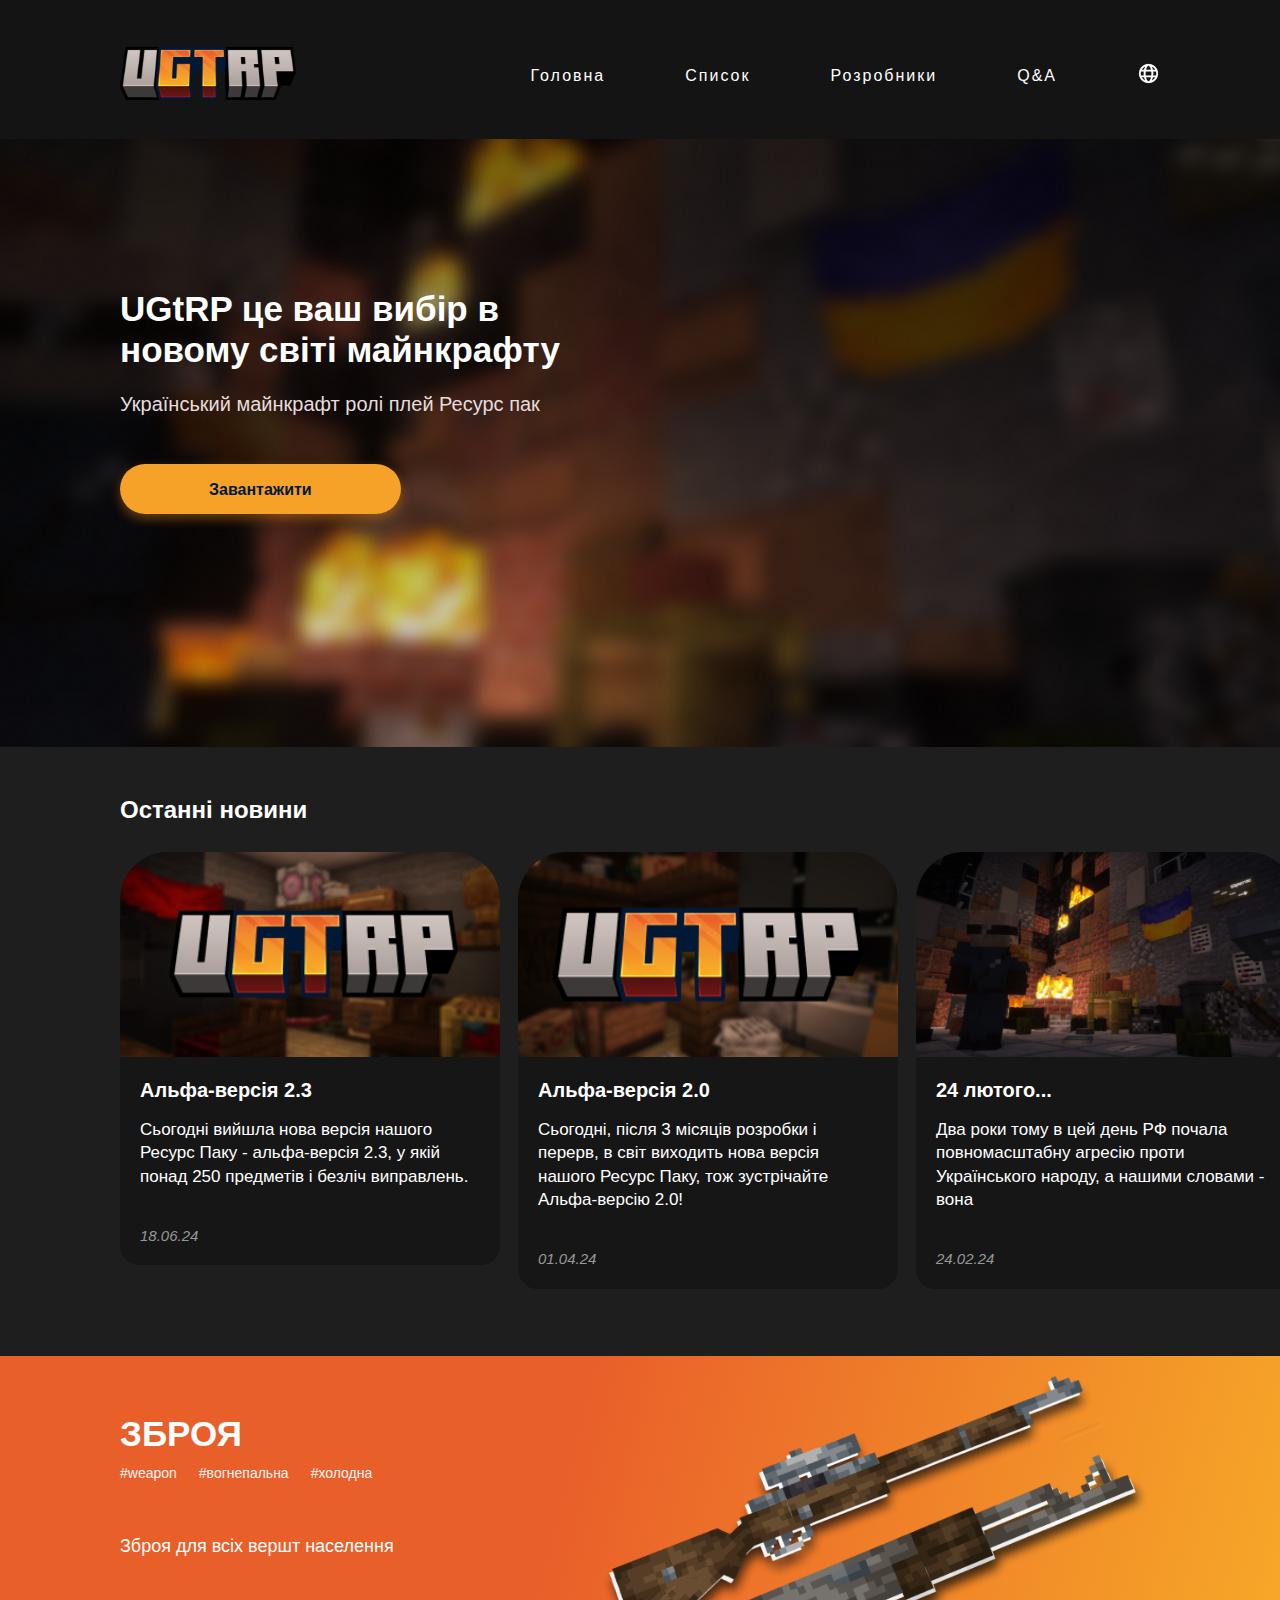
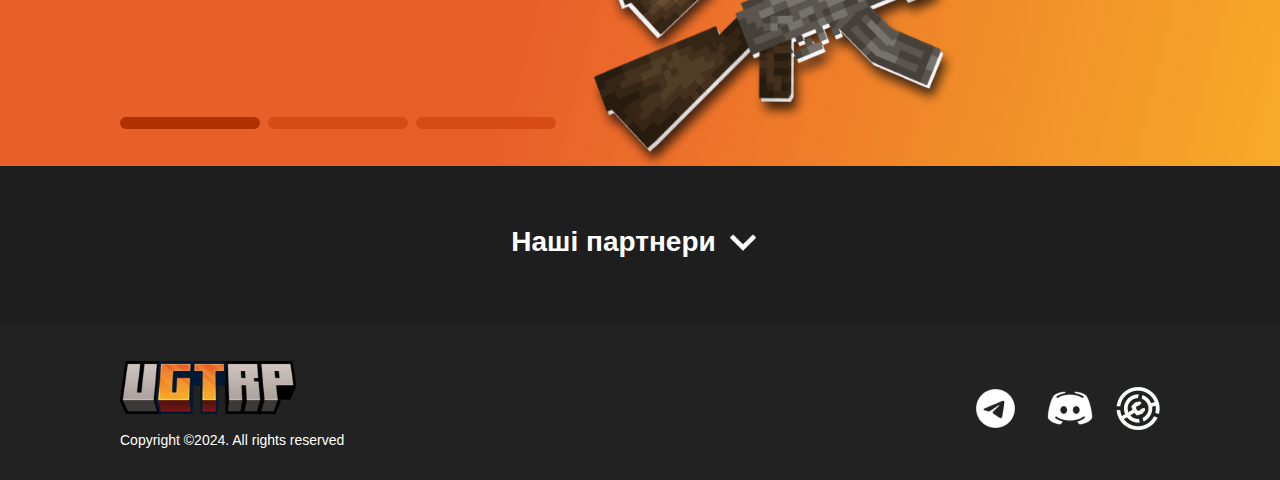
==== index.html @ 09123c69 "up" ====
<!DOCTYPE html>
<html lang="en">
<head>
    <meta charset="UTF-8">
    <meta name="viewport" content="width=device-width, initial-scale=1.0">
    <link rel="stylesheet" href="css/normalize.css">
    <link rel="stylesheet" href="css/style.css">
    <link rel="stylesheet" href="css/responsive.css">
    <link rel="stylesheet" href="https://cdn.jsdelivr.net/npm/swiper@11/swiper-bundle.min.css"
/>
    <title>UGtRP</title>
</head>
<body>
    <header>
        <div class="layout_container">
            <div class="layout_header" id="header">
                <a href=""><img src="img/logo.svg" alt="logo"></a>
                <nav class="nav">
                    <input id="menu__toggle" type="checkbox" />
                    <label class="menu__btn" for="menu__toggle">
                        <span></span>
                    </label>
                    <ul class="menu__box">
                        <li class="menu__item first-item"><a href="index.html">Головна</a></li>
                        <li class="menu__item"><a href="https://drive.google.com/file/d/1dVPTbiAqyN2O4CrRArJ0OWlYJ0MXPY4D/view?usp=sharing">Список</a></li>
                        <li class="menu__item"><a href="">Розробники</a></li>
                        <li class="menu__item"><a href="index_q&a.html">Q&A</a></li>
                        <li class="menu__item">
                            <div class="dropdown">
                                <img src="img/icon-lang.png" alt="icon-lang" id="dropdownImg" class="mainmenubtn">
                                <div class="dropdown-child">
                                    <a href="index_en.html" class="top-a">English</a>
                                    <a href="index.html">Deutsch</a>
                                    <a href="">Українська</a>
                                </div>
                              </div>
                        </li>
                    </ul>
                </nav>
            </div> 
           
        </div>
    </header>
    <main>
        <div class="welcome-block">
            <div class="layout_container">
                <h1>UGtRP це ваш вибір в новому світі майнкрафту</h1>
                <h3>Український майнкрафт ролi плей Ресурс пак</h3>
                <a href="https://modrinth.com/resourcepack/ugtrp/versions" class="button-download">Завантажити</a>
            </div>
            
        </div>
        <div class="layout_container">
            <div class="text">
                <a href="" class="news-text">
                    Останні новини
                </a>
            </div>
        </div>
        <div class="container-swiper">
            <div class="swiper mySwiper swiper-container">
                <div class="news swiper-wrapper">
                    <div class="swiper-slide">
                        
                        
                        <a href="">
                            <div class="news-4 news-main">
                                <div class="news-4-top news-top-main">
                                </div>
                                <div class="news-4-bottom news-bottom-main">
                                    <h3>Альфа-версія 2.3</h3>
                                    <p>Сьогодні вийшла нова версія нашого Ресурс Паку - альфа-версія 2.3, у якій понад 250 предметів і безліч виправлень. </p>
                                    <p class="date">18.06.24</p>
                                </div>
                            </div>
                        </a>
                    
                    
                    </div>

                    <div class="swiper-slide">
                                <a href="">
                                    <div class="news-3 news-main">
                                        <div class="news-3-top news-top-main">
                                        </div>
                                        <div class="news-3-bottom news-bottom-main">
                                            <h3>Альфа-версія 2.0</h3>
                                            <p>Сьогодні, після 3 місяців розробки і перерв, в світ виходить нова версія нашого Ресурс Паку, тож зустрічайте Альфа-версію 2.0!</p>
                                            <p class="date">01.04.24</p>
                                        </div>
                                    </div>
                                </a>
                    </div>
                    <div class="swiper-slide">
                            <a href="">
                                <div class="news-2 news-main">
                                    <div class="news-2-top news-top-main">
                                    </div>
                                    <div class="news-2-bottom news-bottom-main">
                                        <h3>24 лютого...</h3>
                                        <p>Два роки тому в цей день РФ почала повномасштабну агресію проти Українського народу, а нашими словами - вона  </p>
                                        <p class="date">24.02.24</p>
                                    </div>
                                </div>
                            </a>
                        
                    </div>
                    
                    <div class="swiper-slide">
                            <a href="">
                                <div class="news-1 news-main">
                                    <div class="news-1-top news-top-main">
                                    </div>
                                    <div class="news-1-bottom news-bottom-main">
                                        <h3>Пам'ятаємо героїв Небесної Сотні</h3>
                                        <p>В цей день 20-го лютого у 2014 році на Майдані Незалежності відкрили вогонь по протестуючим. </p>
                                        <p class="date">20.02.24</p>
                                    </div>
                                </div>
                            </a>
                        
                        
                    </div>
                </div>
            </div>
        </div>   
            
        <div class="desc_block_guns">
            <div class="layout_container">
                <div class="wrapper">
                    <div class="desc-text">
                        <h1>ЗБРОЯ</h1>
                        <ul>
                            <li>#weapon</li>
                            <li>#вогнепальна</li>
                            <li>#холодна</li>
                        </ul>
                        <p>Зброя для всіх вершт населення</p>
                        <ul class="buttons">
                            <li><button type="button" class="b-active" id="b-1"></button></li>
                            <li><button type="button" class="b-notactive" id="b-2"></button></li>
                            <li><button type="button" class="b-notactive" id="b-3"></button></li>
                        </ul>
                    </div>
                    <div class="img-guns">
                        <img src="img/guns.png" alt="">
                    </div>
                </div>
            </div>
        </div>
        <div class="desc_block_furniture hide">
            <div class="layout_container">
                <div class="wrapper">
                    <div class="desc-text">
                        <h1>ДЕКОР</h1>
                        <ul>
                            <li>#furniture</li>
                            <li>#декор</li>
                            <li>#меблі</li>
                            <li>#предмети</li>
                        </ul>
                        <p>Онови свій будинок по новому</p>
                        <ul class="buttons">
                            <li><button type="button"  class="b-notactive" id="b-1"></button></li>
                            <li><button type="button" class="b-active" id="b-2"></button></li>
                            <li><button type="button" class="b-notactive" id="b-3"></button></li>
                        </ul>
                    </div>
                    <div class="img-furniture">
                        <img src="img/furniture.png" alt="">
                    </div>
                </div>
            </div>
        </div>
        <div class="desc_block_clothes hide">
            <div class="layout_container">
                <div class="wrapper">
                    <div class="desc-text">
                        <h1>ОДЯГ</h1>
                        <ul>
                            <li>#капелюхи</li>
                            <li>#аксесуари</li>
                            <li>#верхній одяг</li>
                        </ul>
                        <p>Одяг на любий смак й випадок</p>
                        <ul class="buttons">
                            <li><button type="button"  class="b-notactive" id="b-1"></button></li>
                            <li><button type="button" class="b-notactive" id="b-2"></button></li>
                            <li><button type="button" class="b-active" id="b-3"></button></li>
                        </ul>
                    </div>
                    <div class="img-clothes">
                        <img src="img/clothes.png" alt="">
                    </div>
                </div>
            </div>
        </div>
        <div class="partners">
            <div class="partners-text">
                <button id="button-partners" aria-expanded="false" aria-controls="list">Наші партнери</button>
            </div>
            <div class="block-partner-1" id="list">
                <div class="layout_grid">
                    <div class="partner">
                        <img src="img/p1.png" alt="">
                        <h3>aemishki</h3>
                        <p>Стрімер, також малює хороші скіни різним людям і контентмейкерам.</p>
                        <div class="links">
                            <a href="https://t.me/aemishkiCH" class="tg">
                                Telegram
                            </a>
                            <a href="https://www.youtube.com/@aemishki/featured" class="yt">
                                YouTube
                            </a>    
                        </div>
                    </div>
                    
                    <div class="partner">
                        <img src="img/p2.png" alt="">
                        <h3>Danisimo</h3>
                        <p>Ютубер-УМК діяч, його контент пов'язаний на різні теми від ліжковійн до серверів, і також редактор в телеграм каналах по новинах майнкрафту.</p>
                        <div class="links">
                            <a href="https://t.me/danilkriper2006" class="tg">
                                Telegram
                            </a>
                            <a href="https://www.youtube.com/@danisimo.kriper.66/featured" class="yt">
                                YouTube
                            </a>    
                        </div>
                    </div>
        
                    <div class="partner">
                        <img src="img/p3.png" alt="">
                        <h3>Prilair</h3>
                        <p>Ютубер, в нього на каналі виходять відео високої якості з анімаціями, є хорошим аніматором в Блендері по майнерафту.</p>
                        <div class="links">
                            <a href="https://t.me/prilair" class="tg">
                                Telegram
                            </a>
                            <a href="https://www.youtube.com/@prilair/featured" class="yt">
                                YouTube
                            </a>    
                        </div>
                    </div>
                </div>
                <div class="layout_container">
                    <div class="switch-block">
                        <button class="block-1" id="block-1"></button>
                        <button class="block-2" id="block-2"></button>
                    </div>
                </div>
            </div>
            <div class="block-partner-2">
                <div class="layout_grid">
                    <div class="partner">
                        <img src="img/p4.png" alt="">
                        <h3>kxsan</h3>
                        <p>Редактор в телеграм каналах по майнкрафт контенту, і по новинах по ньому.</p>
                        <div class="links">
                            <a href="https://t.me/pandagreatua" class="tg">
                                Telegram
                            </a>
                            <a href="https://www.youtube.com/@kXshan/featured" class="yt">
                                YouTube
                            </a>    
                        </div>
                    </div>
                    
                    <div class="partner">
                        <img src="img/p5.png" alt="">
                        <h3>Eyeland</h3>
                        <p>Маленький приватний ванільний РП проєкт.</p>
                        <div class="links">
                            <a href="https://discord.gg/6773e8eJYh" class="ds">
                                Discord
                            </a>
                        </div>
                    </div>
                </div>
                <div class="layout_container">
                    <div class="switch-block">
                        <button class="block-1-2" id="block-1-2"></button>
                        <button class="block-2-2" id="block-2-2"></button>
                    </div>
                </div>
            </div>
        </div>
        
            
    </main>
        <footer>
            
                <div class="left-block-foot">
                    <img src="img/logo.svg" alt="">
                    <p>Copyright ©2024. All rights reserved</p>
                </div>
                <div class="right-block-foot">
                    <ul>
                        <li><a href="https://t.me/UGtRP_t"><img src="img/tg.png" alt="" class="foot-tg"></a></li>
                        <li><a href="https://discord.com/invite/fRFYJDzcJm"><img src="img/ds.png" alt="" class="foot-ds"></a></li>
                        <li><a href="https://modrinth.com/resourcepack/ugtrp"><img src="img/md.png" alt="" class="foot-mr"></a></li>
                    </ul>
                </div>
        
            
        </footer>
    <script src="js/script.js"></script>
    <script src="https://cdn.jsdelivr.net/npm/swiper@11/swiper-bundle.min.js"></script>
    <script>
        let n = 0
        if (window.innerWidth >= 1600) {
            n=4
            var swiper = new Swiper(".mySwiper", {
                slidesPerView: n,
                spaceBetween: 30,
                freeMode: true,
                pagination: {
                el: ".swiper-pagination",
                clickable: true,
                },
            });
        }    
        if (window.innerWidth < 1500) {
            n=3
            var swiper = new Swiper(".mySwiper", {
                slidesPerView: n,
                spaceBetween: 20,
                freeMode: true,
                pagination: {
                el: ".swiper-pagination",
                clickable: true,
                },
            });
        }    

        if (window.innerWidth <= 1400) {
            n=3
            var swiper = new Swiper(".mySwiper", {
                slidesPerView: n,
                spaceBetween: 10,
                freeMode: true,
                pagination: {
                el: ".swiper-pagination",
                clickable: true,
                },
            });
        }
        if (window.innerWidth <= 942 && window.innerWidth >= 768) {
            n=2.5
            var swiper = new Swiper(".mySwiper", {
                slidesPerView: n,
                spaceBetween: 8,
                freeMode: true,
                pagination: {
                el: ".swiper-pagination",
                clickable: true,
                },
            });
        }
        if (window.innerWidth < 768 && window.innerWidth >= 320) {
            n=1.5
            var swiper = new Swiper(".mySwiper", {
                slidesPerView: n,
                spaceBetween: 2,
                freeMode: true,
                pagination: {
                el: ".swiper-pagination",
                clickable: true,
                },
            });
        }

    
      </script>
</body>
</html>
---- css/style.css ----
:root {
    box-sizing: border-box;
    background: #1E1E1E;
    color: white;
    font-family: Arial, sans-serif;
}

*,
*:after,
*:before {
    box-sizing: inherit;
}

body {
    margin: 0;
}

.layout_container {
    /* max-width: 1360px; */
    margin: 0 120px 0 120px;
}

a {
    text-decoration: none;
    color: #ffffff;
}

ul {
    list-style: none;
}

ul, li {
    margin: 0;
    padding: 0;
}

nav {
    margin: 0;
}

body::-webkit-scrollbar {
    width: 8px;               /* width of the entire scrollbar */
  }
  
body::-webkit-scrollbar-track {
    background: #323232;        /* color of the tracking area */
}
  
body::-webkit-scrollbar-thumb {
    background-color: #525252;    /* color of the scroll thumb */
    border-radius: 15px;       /* roundness of the scroll thumb */  /* creates padding around scroll thumb */
}

nav > ul > li > a {
    font-family: Arial, sans-serif;
    font-size: 16px;
    letter-spacing: 2px;
    -webkit-transition: all 0.1s ease;;
    -moz-transition: all 0.1s ease;;
    -o-transition: all 0.1s ease;;
    transition: all 0.1s ease;
}

nav > ul > li > a:hover {
    color: #D1D1D1;
    border-bottom: 2px solid #D1D1D1;
    border-radius: 0.5px;
    font-size: 16.4px;  
}

nav > ul {
    display: flex;
    align-items: center;
    margin-right: 0px;
    margin-left: auto;
}

nav > ul > li {
    margin-top: 47px;
    display: flex;
    float: right;
}

.layout_header {
    display: flex;
    align-items: center;
}

.layout_header > a > img {
    margin-top: 47px;
}

li + li {
    margin-left : 80px;
}

nav {
    margin-right: 0px;
    margin-left: auto;
}


h1 {
    font-size: 35px;
    font-weight: 900;
    margin-top: 0;
}

.welcome-block {
    background: url("../img/background.png") no-repeat center center fixed; 
    background-size: cover;
    height: 608px;

}

.welcome-block > .layout_container > h3 {
    margin-top: 21px;
    font-size: 20px;
    font-weight: 400;
    color: #E5DCDC;
    margin-bottom: 64px;
}
.welcome-block > .layout_container {
    padding-top: 150px;
    max-width: 505px;
    padding-bottom: 0;
}
.welcome-block-en {
    background: url("../img/background.png") no-repeat center center fixed; 
    background-size: cover;
    height: 608px;

}

.welcome-block-en > .layout_container > h3 {
    margin-top: 21px;
    font-size: 20px;
    font-weight: 400;
    color: #E5DCDC;
    margin-bottom: 64px;
}
.welcome-block-en > .layout_container {
    padding-top: 150px;
    max-width: 535px;
    padding-bottom: 0;
}

.button-download {
    padding: 16.5px 89px 16.5px 89px;
    color: #021935;
    background-color: #F6A127;
    font-size: 16px;
    font-weight: 700;
    border-radius: 27px;
    box-shadow: 0px 4px 10.2px #F38B11 0.6;
    box-shadow: 0px 5px 10.2px 0px rgba(243, 139, 17, 0.4);
    -webkit-transition: all 0.3s ease;;
    -moz-transition: all 0.3s ease;;
    -o-transition: all 0.3s ease;;
    transition: all 0.3s ease;
}

.button-download-en {
    padding: 16.5px 78.5px 16.5px 78.5px;
    color: #021935;
    background-color: #F6A127;
    font-size: 16px;
    font-weight: 700;
    border-radius: 27px;
    box-shadow: 0px 4px 10.2px #F38B11 0.6;
    box-shadow: 0px 5px 10.2px 0px rgba(243, 139, 17, 0.9);
}

.welcome-block > .layout_container > a:hover {
    background-color: #F4910C;
    
}
.welcome-block-en > .layout_container > a:hover {
    background-color: #F4910C;
    
}

.news {
    margin-top: 28px;
}

.grid {
    display: flex;
    flex-wrap: wrap;
    margin-left: -15px;
    margin-right: -15px;
    padding: 0;
}

.item {
    width: 24%;
    margin-bottom: 15px;
    margin-left: 40px;
    overflow:hidden;
    
}

.item-1 {
    margin-left: 15px;
    /* padding-left: 15px; */

}

.news-top-main {
    height: 205px;
    background-size: cover;
    background-position: center;
    border-radius: 48px 48px 0 0;
    -moz-transition: all 1s ease-out;
    -o-transition: all 1s ease-out;
    -webkit-transition: all 1s ease-out;
    position: relative;
}
.news-top-main:hover {
    -webkit-transform: scale(1.05);
    -moz-transform: scale(1.05);
    -o-transform: scale(1.05);
    border-radius: 88px 88px 0 0;
}

.news-bottom-main {
    padding: 22px 20px 19px 20px;
    background-color: #161616;
    border-radius: 0 0 20px 20px;
}

.news-bottom-main > h3 {
    font-size: 20px;
    font-weight: 700;
    margin: 0;
}

.news-bottom-main > p {
    font-size: 17px;
    margin-top: 16px;
    margin-bottom: 38px;
    line-height: 137.2%;
}

.news-bottom-main > .date {
    margin: 0;
    color: #969696;
    font-size: 15px;
    font-style: italic;
}


.news-1-top {
    background-image: url("../img/news-1.png");  
}

.news-2-top {
    background-image: url("../img/news-2.png"); 
}
.news-3-top {
    background-image: url("../img/news-3.png"); 
}
.news-4-top {
    background-image: url("../img/news-4.png"); 
}

/* 
.item:hover {
    color: #161616;
    opacity: 80%;
} */

.news-text:hover {
    border-bottom: 2px solid #ffff;
    border-radius: 0.5px;  
    display: inline;
}
.news-text {
    font-size: 24px;
    font-weight: 700;
    
}
.text {
    margin-top: 49px;
    
}

.desc_block_guns {
    background: rgb(247,171,40);
    background: linear-gradient(-76deg, rgba(247,171,40,1) 0%, rgba(233,95,42,1) 57%100%);
    margin-top: 67px;
    height: 410px;
    width: 100%;

}
.desc_block_furniture {
    background: rgb(247,171,40);
    background: linear-gradient(-76deg, rgba(247,171,40,1) 0%, rgba(233,95,42,1) 57%100%);
    margin-top: 67px;
    height: 410px;
    width: 100%;

}
.desc_block_clothes {
    background: rgb(247,171,40);
    background: linear-gradient(-76deg, rgba(247,171,40,1) 0%, rgba(233,95,42,1) 57%100%);
    margin-top: 67px;
    height: 410px;
    width: 100%;

}


.desc_block_guns > .layout_container > .wrapper > .desc-text > ul {
    display: flex;
}

.desc_block_guns > .layout_container > .wrapper > .desc-text > ul > li + li {
    margin-left : 22px;
}

.desc_block_guns > .layout_container > .wrapper > .desc-text > ul > li {
    font-size: 14px;
    color: #F5F5F5;
    letter-spacing: 2%;
    margin: 0;
    margin-top: 11px;
    
}

.desc_block_guns > .layout_container > .wrapper > .desc-text > h1 {
    font-weight: 700;
    margin-bottom: 0;
    padding-top: 58px;
}

.desc_block_guns > .layout_container > .wrapper > .desc-text > p {
    font-size: 18px;
    margin-top: 55px;
    margin-bottom: 0;
}

.desc_block_guns > .layout_container > .wrapper > .desc-text > .buttons {
    margin-top: 147px;
    padding-bottom: 50px;
}

.desc_block_guns > .layout_container > .wrapper > .desc-text >.buttons > li > button {
    background: #D74C16;
    border-radius: 7px;
    width: 140px;
    height:12px;
    border: none;
    cursor: pointer;
}


.desc_block_guns > .layout_container > .wrapper > .desc-text > .buttons > li > .b-active {
    background-color: #AF3100;
}

.desc_block_guns > .layout_container > .wrapper > .desc-text > .buttons > li + li {
    margin-left : 8px;
}

/* ////////// */
.desc_block_furniture > .layout_container > .wrapper > .desc-text > ul {
    display: flex;
}

.desc_block_furniture > .layout_container > .wrapper > .desc-text > ul > li + li {
    margin-left : 22px;
}

.desc_block_furniture > .layout_container > .wrapper > .desc-text > ul > li {
    font-size: 14px;
    color: #F5F5F5;
    letter-spacing: 2%;
    margin: 0;
    margin-top: 11px;
    
}

.desc_block_furniture > .layout_container > .wrapper > .desc-text > h1 {
    font-weight: 700;
    margin-bottom: 0;
    padding-top: 58px;
}

.desc_block_furniture > .layout_container > .wrapper > .desc-text > p {
    font-size: 18px;
    margin-top: 55px;
    margin-bottom: 0;
}

.desc_block_furniture > .layout_container > .wrapper > .desc-text > .buttons {
    margin-top: 147px;
    padding-bottom: 50px;
}

.desc_block_furniture > .layout_container > .wrapper > .desc-text >.buttons > li > button {
    background: #D74C16;
    border-radius: 7px;
    width: 140px;
    height:12px;
    border: none;
    cursor: pointer;
}

.desc_block_furniture > .layout_container > .wrapper > .desc-text > .buttons > li > .b-active {
    background-color: #AF3100;
}

.desc_block_furniture > .layout_container > .wrapper > .desc-text > .buttons > li + li {
    margin-left : 8px;
}
/* ////////////////////////// */

.desc_block_clothes > .layout_container > .wrapper > .desc-text > ul {
    display: flex;
}

.desc_block_clothes > .layout_container > .wrapper > .desc-text > ul > li + li {
    margin-left : 22px;
}

.desc_block_clothes > .layout_container > .wrapper > .desc-text > ul > li {
    font-size: 14px;
    color: #F5F5F5;
    letter-spacing: 2%;
    margin: 0;
    margin-top: 11px;
    
}

.desc_block_clothes > .layout_container > .wrapper > .desc-text > h1 {
    font-weight: 700;
    margin-bottom: 0;
    padding-top: 58px;
}

.desc_block_clothes > .layout_container > .wrapper > .desc-text > p {
    font-size: 18px;
    margin-top: 55px;
    margin-bottom: 0;
}

.desc_block_clothes > .layout_container > .wrapper > .desc-text > .buttons {
    margin-top: 147px;
    padding-bottom: 50px;
}

.desc_block_clothes > .layout_container > .wrapper > .desc-text >.buttons > li > button {
    background: #D74C16;
    border-radius: 7px;
    width: 140px;
    height:12px;
    border: none;
    cursor: pointer;
}


.desc_block_clothes > .layout_container > .wrapper > .desc-text > .buttons > li > .b-active {
    background-color: #AF3100;
}

.desc_block_clothes > .layout_container > .wrapper > .desc-text > .buttons > li + li {
    margin-left : 8px;
}




.wrapper {
    display: grid;
    grid-template-columns: 1fr 1fr;
}

.img-guns {
    margin-top: -130px;
    margin-left: auto;
    margin-right: -30px;

}
.img-furniture {
    margin-top: -10px;
    margin-left: auto;
    margin-right: 30px;

}

.img-clothes {
    margin-left: auto;
    margin-right: 30px;
    margin-top: 8px;
    
}
/* .img-guns > img{
    max-width: 721px;
    min-width: 508.02px;
    /* width: 100%; */
/* }
.img-furniture > img{
    max-width: 620px;
    width: 100%;
}

.img-clothes > img{
    max-width: 617px;
    width: 100%;
} */ 

.hide {
    display: none;
}

.partners-text > button{
    margin-top: 60px;
    font-size: 28px;
    font-weight: 700;
    background: none;
    border: none;
    padding: 0;
    cursor: pointer;
    outline: inherit;
    color: #fff;
}

.partners-text {
    text-align: center;
}

#button-partners:after {
    content: "";
    display: block;
    background: url('../img/arrow-down.png') no-repeat;
    width: 52px;
    height: 52px;
    float: right;
    margin-left: 1px;
    margin-top: -10px;
    transition: transform 0.2s ease-out;
}

#button-partners.rotated:after {
    transform: rotate(180deg);
    margin-top: -10px;
}



.partner {
    border: 7px #161616 solid;
    border-radius: 38px;
    padding: 28px 54px 19px 54px;
    max-width: 359px;
    max-height: auto;
    display: flex;
  flex-direction: column;
  justify-content: space-between;
  margin-top: 31px;
}

.layout_grid {
    display: grid;
    grid-template-columns: 1fr 1fr 1fr;
    justify-items: center;    
    grid-gap: 32px;
}

.partners {
    max-width: 1141px;
    margin-left: auto;
    margin-right: auto;
}

.partner > h3 {
    text-transform: uppercase;
    font-size: 20px;
    font-weight: 700;
    text-align: center;
    margin-top: 39px;
    margin-bottom: 0px;
}

.partner > p {
    font-size: 16px;
    font-weight: 400;
    line-height: 129.6%;
    text-align: center;
    margin-top: 19px;
}

.partner > img {
    display: block;
    margin-left: auto;
    margin-right: auto;
    margin-top: 0;
    margin-bottom: 0;
}

.links  {
    display: flex;
    flex-flow: row nowrap;
    justify-content: center;
    margin-top: 5px;
}

.links > a+a {
    margin-left : 16px;
    
}

.links > a {
    text-align: center;
}

.yt:before{
    content: "";
    display: block;
    background: url('../img/icon-yt.png') no-repeat;
    width: 25px;
    height: 25px;
    float: left;
    margin-top: -2px;
}
.tg:before{
    content: "";
    display: block;
    background: url('../img/icon-tg.png') no-repeat;
    width: 25px;
    height: 25px;
    float: left;
}

.ds:before{
    content: "";
    display: block;
    background: url('../img/icon-ds.png') no-repeat;
    width: 25px;
    height: 25px;
    float: left;
    margin-top: -2px;
}

.switch-block > button {
    width: 133px;
    height: 7px;
    background-color: #AFAFAF;
    border: none;
    border-radius: 7px;
    cursor: pointer;
    -webkit-transition: all 0.4s ease;;
    -moz-transition: all 0.4s ease;;
    -o-transition: all 0.4s ease;;
    transition: all 0.4s ease;
}
.switch-block > button:hover {
    
    background-color: #AFAFAF;

}
.switch-block  {
    margin-top: 33px;
    display: flex;
    justify-content: center;
    align-items: center;
}

.switch-block > .block-2 {
    margin-left: 11px;
    background-color: #575757;
}

.switch-block > .block-1-2 {
    margin-right: 11px;
    background-color: #575757;
}

footer {
    margin-top: 54px;
    background-color: #222222;
    display: grid;
    grid-template-columns: 1fr 1fr;
    padding: 0 120px 0 120px;
    align-content: center;
    align-items: center;
}

.right-block-foot > ul {
    display: flex;
    flex-flow: row nowrap;
    align-items: center; 
    justify-content: center;
}

.right-block-foot > ul > li+li{
    margin-left: 22px;
}
.right-block-foot {
    margin-left: auto;
    margin-right: 0;
    margin-top: 20px;

}
.left-block-foot > img {
    padding-top: 39px;
}
.left-block-foot > p {
    font-size: 14px;
    padding-bottom: 18px;
}

nav > ul > li > button {
    border:none;
    background: none;
}

.mainmenubtn {
    border: none;
    cursor: pointer;
}
.dropdown {
    position: relative;
    display: inline-block;
}
.dropdown-child {
    display: none;
    position: absolute;
    background-color: #222222;
    padding: 11px 18px;
    max-width: 132px;
    z-index: 1;
    border-radius: 15px;
    left: -75px;
    text-align: center;
}
.dropdown-child > a {
    color: #ffffff;
    margin-top: 9px;
    text-decoration: none;
    display: block;
    text-align: center;
}
.dropdown-child > a:hover {
    color: #969696;

}
.dropdown:hover .dropdown-child {
    display: block;
    
}




.dropdown-child > .top-a {
    margin-top: 0;
}

/* body > header > .layout_container > .layout_header{
    position: sticky;
    top: 0;
    z-index: 99;
} */

header {
    position: sticky;
    top: 0;
    z-index: 99;
    background-color: #141414;
    padding-bottom: 35px;
}

/* .error {
    font-size: 100px;
    text-align: center;
    margin-left: auto;
    margin-right: auto;
    justify-content: center;
     */

.layout_container > h4 {
    font-size: 100px;
    text-align: center;

}
#b-1:hover {
    background-color: #AF3100;
}

#b-2:hover {
    background-color: #AF3100;
}
#b-3:hover {
    background-color: #AF3100;
}


.none {
    display: none;
}

.layout_grid {
    transition: 0.5s;
}



.container-swiper > .swiper > .swiper-wrapper > .swiper-slide {
    min-width: 359px;

  }



.swiper-wrapper{
    display: grid;
    grid-template-rows: 1fr 1fr 1fr;
    grid-template-columns: 1fr;
    grid-gap: 10px;
    cursor: grabbing;
  }

.container-swiper {
    margin-left: 120px;
    margin-top: 28px;
}

.news-main {
   
    overflow: hidden;
    max-height: 450px;
}


.block-partner-1, .block-partner-2 {
    max-height: 0;
    overflow: hidden;
    transition: max-height 0.5s ease-out;
}

.block-partner-1.show, .block-partner-2.show {
    max-height: 1000px; /* Adjust this value according to the content's maximum height */
    display: block;
}

.switch-block button {
    cursor: pointer;
}



#b-1, #b-2, #b-3 {
    -webkit-transition: all 0.4s ease;;
    -moz-transition: all 0.4s ease;;
    -o-transition: all 0.4s ease;;
    transition: all 0.4s ease;
}

.foot-tg:hover, .foot-ds:hover, .foot-mr:hover {
    filter: brightness(70%);
}
.foot-tg, .foot-ds, .foot-mr {
    -webkit-transition: all 0.6s ease;;
    -moz-transition: all 0.6s ease;;
    -o-transition: all 0.6s ease;;
    transition: all 0.6s ease;
}


nav >label {
    display: none;
}
nav >input {
    display: none;
}
---- css/responsive.css ----
@media only screen and (min-width: 1200px) and (max-width: 1500px){
    .img-guns > img{
        width: 643px;
    }
    .img-furniture > img{
        width: 560px;
        margin-top: 40px;
    }

    .img-clothes > img{
        width: 560px;
        margin-top: 40px;
    }

    .img-guns {
        margin-top: -80px;
        margin-left: auto;
        margin-right: -30px;
    
    }
    .img-furniture {
        margin-top: -10px;
        margin-left: auto;
        margin-right: 30px;
    
    }
    
    .img-clothes {
        margin-left: auto;
        margin-right: 30px;
        margin-top: 8px;
        
    }
    .layout_container {
        /* max-width: 1360px; */
        margin: 0 120px 0 120px;
    }
    .container-swiper > .swiper > .swiper-wrapper > .swiper-slide {
        min-width: 300px;
    
      }
      .swiper-wrapper{
        grid-gap: 8px;
    }
    nav >label {
        display: none;
    }
    nav >input {
        display: none;
    }
}

@media only screen and (min-width: 992px) and (max-width: 1200px) {
    .container-swiper > .swiper > .swiper-wrapper > .swiper-slide {
        min-width: 250px;
    
      }
    .layout_container {
        margin: 0 80px 0 80px;
    }
    .container-swiper {
        margin-left: 78px;
    }
    footer {
        padding: 0 80px 0 80px;
    }
    .img-guns > img{
        width: 520px;
        margin-top: 60px;
        margin-left: -45px;
    }

    .img-furniture > img{
        width: 450px;
        margin-top: 40px;
        margin-left: -15px;
    }

    .img-clothes > img{
        width: 450px;
        margin-top: 20px;
        margin-left: -15px;
    }
    .desc_block_guns, .desc_block_furniture, .desc_block_clothes {
        height: 340px;
    }
    .desc_block_guns > .layout_container > .wrapper > .desc-text > .buttons {
        margin-top: 80px;
    }
    .desc_block_furniture > .layout_container > .wrapper > .desc-text > .buttons {
        margin-top: 80px;
    }
    .desc_block_clothes > .layout_container > .wrapper > .desc-text > .buttons {
        margin-top: 80px;
    }
    .layout_grid {
        display: grid;
        grid-template-columns: 1fr;
        justify-items: center;    
        grid-gap: 10px;
    }
    .partner {
        margin-top: 7px;
    }
    .block-partner-1.show, .block-partner-2.show {
        max-height: 2000px; /* Adjust this value according to the content's maximum height */
        display: block;
    }
    nav > ul > li {
        margin-left: 40px;
    }
    .news-main {
        overflow: hidden;
        max-height: 480px;
    }
    nav >label {
        display: none;
    }
    nav >input {
        display: none;
    }
}

@media only screen and (min-width: 768px) and (max-width: 991px) {
    .container-swiper > .swiper > .swiper-wrapper > .swiper-slide {
        min-width: 200px;
      }
      .news-main {
        overflow: hidden;
        max-height: 480px;
    }
    nav > ul {
        display: none;
    }
    .welcome-block > .layout_container{
        text-align: center;
        margin-left: auto;
        margin-right: auto;
    }
    .layout_container {
        margin: 0 30px 0 30px;
    }
    .layout_grid {
        display: grid;
        grid-template-columns: 1fr;
        justify-items: center;    
        grid-gap: 10px;
    }
    .partner {
        margin-top: 7px;
    }
    .block-partner-1.show, .block-partner-2.show {
        max-height: 2000px; /* Adjust this value according to the content's maximum height */
        display: block;
    }
    footer {
        padding: 0 30px 0 30px;
    }
    .container-swiper {
        margin-left: 30px;
    }
    .swiper-wrapper{
        grid-gap: 8px;
    }
    .img-guns > img{
        width: 360px;
        margin-top: 100px;
        margin-left: -95px;
    }

    .img-furniture > img{
        width: 360px;
        margin-top: 40px;
        margin-left: -65px;
    }

    .img-clothes > img{
        width: 360px;
        margin-top: 20px;
        margin-left: -65px;
    }
    .desc_block_guns, .desc_block_furniture, .desc_block_clothes {
        height: 310px;
    }
    .desc_block_guns > .layout_container > .wrapper > .desc-text > .buttons {
        margin-top: 50px;
    }
    .desc_block_furniture > .layout_container > .wrapper > .desc-text > .buttons {
        margin-top: 50px;
    }
    .desc_block_clothes > .layout_container > .wrapper > .desc-text > .buttons {
        margin-top: 50px;
    }

    .desc_block_guns > .layout_container > .wrapper > .desc-text > h1 {
        font-weight: 700;
        margin-bottom: 0;
        padding-top: 48px;
    }
    .desc_block_furniture > .layout_container > .wrapper > .desc-text > h1 {
        font-weight: 700;
        margin-bottom: 0;
        padding-top: 48px;
    }
    .desc_block_clothes > .layout_container > .wrapper > .desc-text > h1 {
        font-weight: 700;
        margin-bottom: 0;
        padding-top: 48px;
    }
    /* burger */
    nav >label {
        display: block;
    }
    nav >input {
        display: block;
    }
    /* скрываем чекбокс */
#menu__toggle {
    opacity: 0;
  }
  /* стилизуем кнопку */
    .menu__btn {
        display: flex; /* используем flex для центрирования содержимого */
        align-items: center;  /* центрируем содержимое кнопки */
        position: fixed;
        top: 47px;
        left: auto;
        right: 30px;
        width: 40px;
        height: 50px;
        cursor: pointer;
        z-index: 1;
    }
    /* добавляем "гамбургер" */
    .menu__btn > span,
    .menu__btn > span::before,
    .menu__btn > span::after {
        display: block;
        position: absolute;
        width: 100%;
        height: 3px;
        background-color: #e6e2e0;
        border-radius: 2px;
    }
    .menu__btn > span::before {
        content: '';
        top: -10px;
    }
    .menu__btn > span::after {
        content: '';
        top: 10px;
    }

    /* контейнер меню */
.menu__box {
    display: flex;
    position: fixed;
    visibility: hidden;
    top: 0;
    width: 100%;
    height: 100%;
    margin: 0;
    list-style: none;
    text-align: center;
    background: rgba(0,0,0,.85);
    flex-flow: column nowrap;
    padding-top: 140px;
  }
  /* элементы меню */
  
  .menu__item> a:hover {
    color: #D1D1D1;
    border-bottom: 2px solid #D1D1D1;
    border-radius: 0.5px;
    font-size: 18.4px;  
  }
  .menu__item {
   padding: 0;
   margin-left: 0;
   margin-top: 30px;
   
  }
  .menu__item > a{
  
   font-size: 18px;
  }

  #menu__toggle:checked ~ .menu__btn > span {
    transform: rotate(45deg);
  }
  #menu__toggle:checked ~ .menu__btn > span::before {
    top: 0;
    transform: rotate(0);
  }
  #menu__toggle:checked ~ .menu__btn > span::after {
    top: 0;
    transform: rotate(90deg);
  }
  #menu__toggle:checked ~ .menu__box {
    visibility: visible;
    left: 0;
  }
  .dropdown-child {
    display: none;
    position: absolute;
    background-color: #222222;
    padding: 11px 18px;
    max-width: 132px;
    z-index: 1;
    border-radius: 15px;
    left: -45px;
    text-align: center;
}
.menu__btn > span,
.menu__btn > span::before,
.menu__btn > span::after {
  transition-duration: .25s;
}
.menu__box {
  transition-duration: .25s;
}
.menu__item {
  transition-duration: .25s;
}
}


@media only screen and (min-width: 320px) and (max-width: 768px) {
    .container-swiper > .swiper > .swiper-wrapper > .swiper-slide {
        min-width: 200px;
      }
      .news-main {
        overflow: hidden;
        max-height: 550px;
    }
    nav > ul {
        display: none;
    }
    .welcome-block > .layout_container{
        text-align: center;
        margin-left: auto;
        margin-right: auto;
        max-width: 310px;
    }
    .layout_container {
        margin: 0 10px 0 10px;
    }
    .layout_grid {
        display: grid;
        grid-template-columns: 1fr;
        justify-items: center;    
        grid-gap: 5px;
    }
    .partner {
        margin-top: 7px;
    }
    .block-partner-1.show, .block-partner-2.show {
        max-height: 2000px; /* Adjust this value according to the content's maximum height */
        display: block;
    }
    footer {
        padding: 0 10px 0 10px;
    }
    .container-swiper {
        margin-left: 10px;
    }
    .swiper-wrapper{
        grid-gap: 3px;
    }
    .img-guns > img{
        width: 360px;
        margin-top: 100px;
        margin-left: -95px;
        display: none;
    }

    .img-furniture > img{
        width: 360px;
        margin-top: 40px;
        margin-left: -65px;
        display: none;
    }

    .img-clothes > img{
        width: 360px;
        margin-top: 20px;
        margin-left: -65px;
        display: none;
    }
    .desc_block_guns, .desc_block_furniture, .desc_block_clothes {
        height: 310px;
    }
    .desc_block_guns > .layout_container > .wrapper > .desc-text > .buttons {
        margin-top: 50px;
    }
    .desc_block_furniture > .layout_container > .wrapper > .desc-text > .buttons {
        margin-top: 50px;
    }
    .desc_block_clothes > .layout_container > .wrapper > .desc-text > .buttons {
        margin-top: 50px;
    }

    .desc_block_guns > .layout_container > .wrapper > .desc-text > h1 {
        font-weight: 700;
        margin-bottom: 0;
        padding-top: 48px;
    }
    .desc_block_furniture > .layout_container > .wrapper > .desc-text > h1 {
        font-weight: 700;
        margin-bottom: 0;
        padding-top: 48px;
    }
    .desc_block_clothes > .layout_container > .wrapper > .desc-text > h1 {
        font-weight: 700;
        margin-bottom: 0;
        padding-top: 48px;
    }
    /* burger */
    nav >label {
        display: block;
    }
    nav >input {
        display: block;
    }
    /* скрываем чекбокс */
#menu__toggle {
    opacity: 0;
  }
  /* стилизуем кнопку */
    .menu__btn {
        display: flex; /* используем flex для центрирования содержимого */
        align-items: center;  /* центрируем содержимое кнопки */
        position: fixed;
        top: 47px;
        left: auto;
        right: 30px;
        width: 40px;
        height: 50px;
        cursor: pointer;
        z-index: 1;
    }
    /* добавляем "гамбургер" */
    .menu__btn > span,
    .menu__btn > span::before,
    .menu__btn > span::after {
        display: block;
        position: absolute;
        width: 100%;
        height: 3px;
        background-color: #e6e2e0;
        border-radius: 2px;
    }
    .menu__btn > span::before {
        content: '';
        top: -10px;
    }
    .menu__btn > span::after {
        content: '';
        top: 10px;
    }

    /* контейнер меню */
.menu__box {
    display: flex;
    position: fixed;
    visibility: hidden;
    top: 0;
    width: 100%;
    height: 100%;
    margin: 0;
    list-style: none;
    text-align: center;
    background: rgba(0,0,0,.85);
    flex-flow: column nowrap;
    padding-top: 140px;
  }
  /* элементы меню */
  
  .menu__item> a:hover {
    color: #D1D1D1;
    border-bottom: 2px solid #D1D1D1;
    border-radius: 0.5px;
    font-size: 18.4px;  
  }
  .menu__item {
   padding: 0;
   margin-left: 0;
   margin-top: 30px;
   
  }
  .menu__item > a{
  
   font-size: 18px;
  }

  #menu__toggle:checked ~ .menu__btn > span {
    transform: rotate(45deg);
  }
  #menu__toggle:checked ~ .menu__btn > span::before {
    top: 0;
    transform: rotate(0);
  }
  #menu__toggle:checked ~ .menu__btn > span::after {
    top: 0;
    transform: rotate(90deg);
  }
  #menu__toggle:checked ~ .menu__box {
    visibility: visible;
    left: 0;
  }
  .dropdown-child {
    display: none;
    position: absolute;
    background-color: #222222;
    padding: 11px 18px;
    max-width: 132px;
    z-index: 1;
    border-radius: 15px;
    left: -45px;
    text-align: center;
}
.menu__btn > span,
.menu__btn > span::before,
.menu__btn > span::after {
  transition-duration: .25s;
}
.menu__box {
  transition-duration: .25s;
}
.menu__item {
  transition-duration: .25s;
}
.partner {
    border: 7px #161616 solid;
    border-radius: 38px;
    padding: 28px 5px 19px 5px;
    max-width: 300px;
    max-height: auto;
    display: flex;
  flex-direction: column;
  justify-content: space-between;
  margin-top: 31px;
}
}
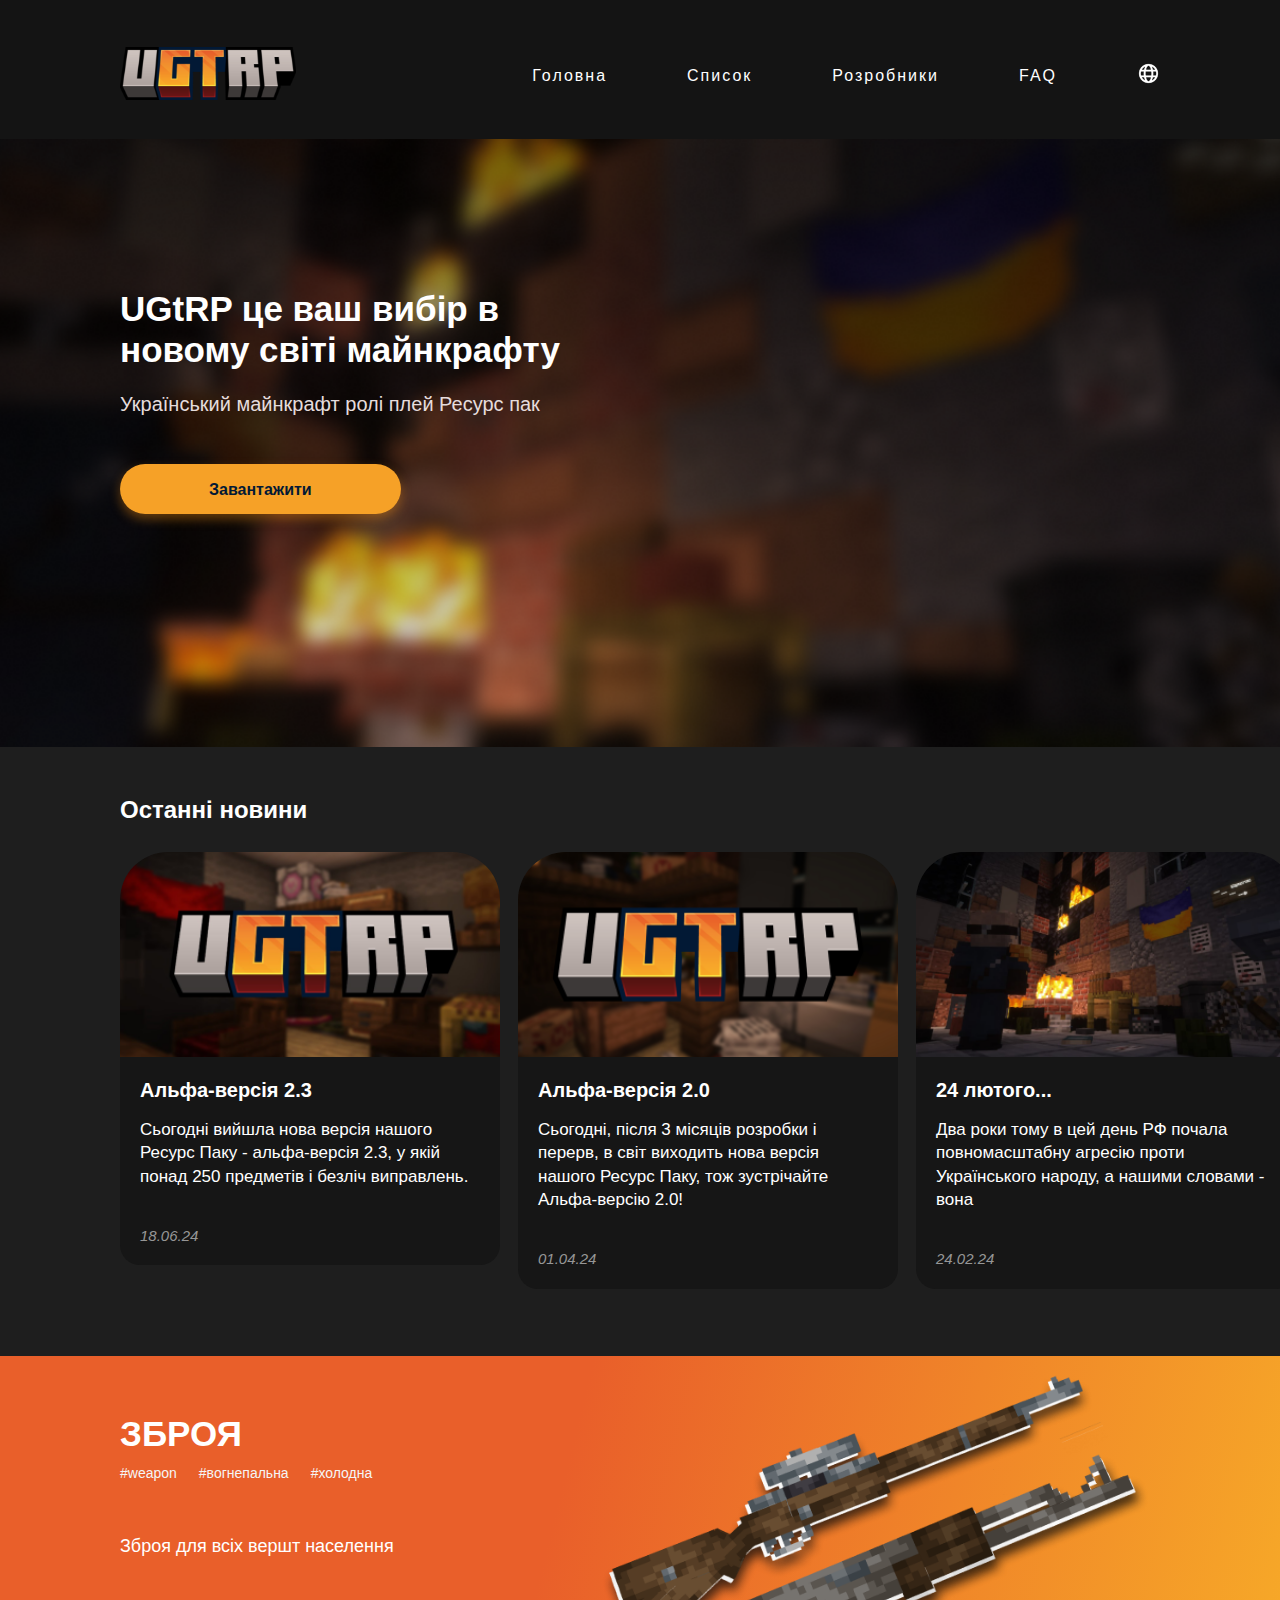
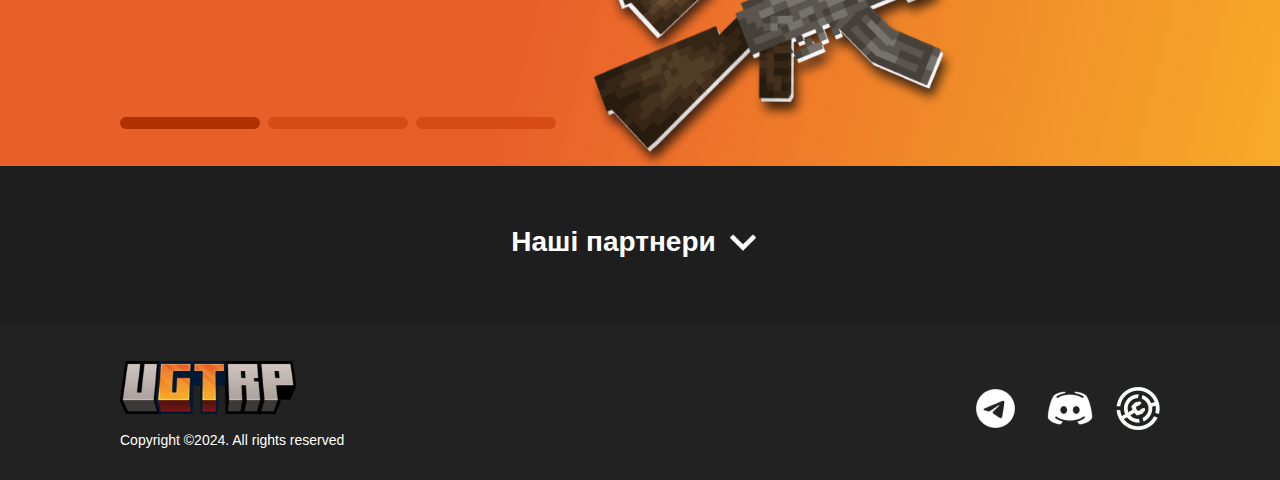
==== commit 0294d447: "up" ====
--- a/index.html
+++ b/index.html
@@ -14,7 +14,7 @@
     <header>
         <div class="layout_container">
             <div class="layout_header" id="header">
-                <a href=""><img src="img/logo.svg" alt="logo"></a>
+                <a href="index.html"><img src="img/logo.svg" alt="logo"></a>
                 <nav class="nav">
                     <input id="menu__toggle" type="checkbox" />
                     <label class="menu__btn" for="menu__toggle">
@@ -23,8 +23,8 @@
                     <ul class="menu__box">
                         <li class="menu__item first-item"><a href="index.html">Головна</a></li>
                         <li class="menu__item"><a href="https://drive.google.com/file/d/1dVPTbiAqyN2O4CrRArJ0OWlYJ0MXPY4D/view?usp=sharing">Список</a></li>
-                        <li class="menu__item"><a href="">Розробники</a></li>
-                        <li class="menu__item"><a href="index_q&a.html">Q&A</a></li>
+                        <li class="menu__item"><a href="index_dev.html">Розробники</a></li>
+                        <li class="menu__item"><a href="index_q&a.html">FAQ</a></li>
                         <li class="menu__item">
                             <div class="dropdown">
                                 <img src="img/icon-lang.png" alt="icon-lang" id="dropdownImg" class="mainmenubtn">
@@ -139,7 +139,7 @@
                         <ul class="buttons">
                             <li><button type="button" class="b-active" id="b-1"></button></li>
                             <li><button type="button" class="b-notactive" id="b-2"></button></li>
-                            <li><button type="button" class="b-notactive" id="b-3"></button></li>
+                            <li class="third"><button type="button" class="b-notactive" id="b-3"></button></li>
                         </ul>
                     </div>
                     <div class="img-guns">
@@ -163,7 +163,7 @@
                         <ul class="buttons">
                             <li><button type="button"  class="b-notactive" id="b-1"></button></li>
                             <li><button type="button" class="b-active" id="b-2"></button></li>
-                            <li><button type="button" class="b-notactive" id="b-3"></button></li>
+                            <li class="third"><button type="button" class="b-notactive" id="b-3"></button></li>
                         </ul>
                     </div>
                     <div class="img-furniture">
@@ -185,8 +185,8 @@
                         <p>Одяг на любий смак й випадок</p>
                         <ul class="buttons">
                             <li><button type="button"  class="b-notactive" id="b-1"></button></li>
-                            <li><button type="button" class="b-notactive" id="b-2"></button></li>
-                            <li><button type="button" class="b-active" id="b-3"></button></li>
+                            <li class="second"><button type="button" class="b-notactive" id="b-2"></button></li>
+                            <li class="third"><button type="button" class="b-active" id="b-3"></button></li>
                         </ul>
                     </div>
                     <div class="img-clothes">
@@ -361,7 +361,7 @@
             n=1.5
             var swiper = new Swiper(".mySwiper", {
                 slidesPerView: n,
-                spaceBetween: 2,
+                spaceBetween: 8,
                 freeMode: true,
                 pagination: {
                 el: ".swiper-pagination",
--- a/css/style.css
+++ b/css/style.css
@@ -98,6 +98,7 @@
     margin-right: 0px;
     margin-left: auto;
 }
+
 
 
 h1 {
@@ -556,9 +557,9 @@
     max-width: 359px;
     max-height: auto;
     display: flex;
-  flex-direction: column;
-  justify-content: space-between;
-  margin-top: 31px;
+    flex-direction: column;
+    justify-content: space-between;
+    margin-top: 31px;
 }
 
 .layout_grid {
@@ -874,4 +875,245 @@
 }
 nav >input {
     display: none;
+}
+
+/* ...... */
+.accordion-i {
+    display: block;
+    margin-top: 33px;
+    cursor: pointer;
+    width: 100%;
+}
+
+.accordion-t {
+    padding: 15px 32px 15px 32px;
+    background-color: #2C2C2C;
+    margin-top: -29px;
+    border-radius: 0 0 30px 30px;
+    max-height: 0;
+    overflow: hidden;
+    transition: max-height 0.4s ease-out, padding 0.4s ease-out;
+}
+.accordion-t > p {
+    font-size: 17px;
+    
+}
+
+.qa-hide {
+    max-height: 0;
+    padding: 15px 32px 15px 32px;
+}
+
+.qa-show {
+    max-height: 500px; /* adjust according to your content height */
+    padding: 15px 32px 15px 32px;
+}
+
+.accordion-above {
+    background-color: #2C2C2C;
+    border-radius: 57px;
+    max-width: 983px;
+    width: 100%;
+    /* padding: 20px 20px 20px 20px; */
+    display: flex;
+    flex-flow: row nowrap;
+    align-items: center;
+    transition: transform 0.5s ease-out;
+}
+
+.accordion-above > p {
+    margin-left: 32px;
+    font-size: 18px;
+    margin-top: 25px;
+}
+
+.accordion-above > img {
+    margin-left: auto;
+    margin-right: 18px;
+    transition: transform 0.2s ease-out;
+}
+
+.rotate-180 {
+    transform: rotate(180deg);
+}
+
+.qa-text {
+    font-size: 49px;
+    font-weight: 900;
+    margin-top: 94px;
+    text-align: center;
+    margin-bottom: 5px;
+}
+
+ol {
+    display: flex;
+    flex-direction: column;
+    align-items: center;
+    margin: 0 auto;
+    max-width: 983px;
+    width: 100%;
+    padding: 0;
+}
+
+ol > li {
+    width: 100%;
+    margin-left: 0;
+}
+
+.foot-qa {
+    margin-top: 150px;
+}
+
+.dev {
+    font-size: 30px;
+    text-align: center;
+    font-family: Arial, sans-serif;
+    font-weight: 700;
+    display: table;
+    margin: 0 auto;
+    padding-top: 135px;
+    padding-bottom: 69px;
+}
+
+.developers {
+    max-width: 1360px;
+    margin-left: auto;
+    margin-right: auto;
+    display: block;
+}
+
+.dev-i {
+    background-color: #252525;
+    width: 409px; 
+    height: 530px;
+    border-radius: 45px;
+    margin-left: 66px;
+    position: relative;
+}
+
+.dev-i > img {
+    margin-top: 37px;
+    display: block;
+    margin-left: auto;
+    margin-right: auto;
+}
+
+hr {
+    width: 176px;
+    height: 1px;
+    border-radius: 9px;
+    background-color: rgba(255,255,255,0.76);
+}
+
+.developers {
+    display: grid;
+    grid-template-columns: 1fr 1fr 1fr;
+    justify-items: center;
+}
+
+.nick {
+    font-size: 23px;
+    font-weight: 700;
+    text-align: center;
+    margin-top: 22px;
+}
+
+.developers article:first-child {
+    margin-left: 0;
+}
+/* .developers article:last-child {
+    margin-left: 100px;
+} */
+
+.dev-desc {
+    margin-top: 27px;
+    line-height: 1.5;
+    max-width: 316px;
+    text-align: center;
+    margin-left: auto;
+    margin-right: auto;
+}
+
+
+.links-dev {
+   margin-top: 45px;
+}
+.links-dev1 {
+   margin-top: 64px;
+}
+
+
+
+
+.helpers {
+    max-width: 884px;
+    margin-left: auto;
+    margin-right: auto;
+    display: block;
+}
+
+.help-i {
+    background-color: #252525;
+    width: 409px; 
+    height: 530px;
+    border-radius: 45px;
+    margin-left: 66px;
+    position: relative;
+}
+
+.help-i > img {
+    margin-top: 37px;
+    display: block;
+    margin-left: auto;
+    margin-right: auto;
+}
+
+hr {
+    width: 176px;
+    height: 1px;
+    border-radius: 9px;
+    background-color: rgba(255,255,255,0.76);
+}
+
+.helpers {
+    display: grid;
+    grid-template-columns: 1fr 1fr;
+    justify-items: center;
+    margin-top: 0;
+}
+
+.nick {
+    font-size: 23px;
+    font-weight: 700;
+    text-align: center;
+    margin-top: 22px;
+}
+
+.helpers article:first-child {
+    margin-left: 0;
+}
+
+
+.help-desc {
+    margin-top: 27px;
+    line-height: 1.5;
+    max-width: 316px;
+    text-align: center;
+    margin-left: auto;
+    margin-right: auto;
+}
+
+
+
+
+
+.help {
+    font-size: 30px;
+    text-align: center;
+    font-family: Arial, sans-serif;
+    font-weight: 700;
+    display: table;
+    margin: 0 auto;
+    padding-top: 135px;
+    padding-bottom: 44px;
 }--- a/css/responsive.css
+++ b/css/responsive.css
@@ -322,6 +322,17 @@
 .menu__item {
   transition-duration: .25s;
 }
+
+.accordion-above > p {
+    margin-top: 22px;
+}
+
+.accordion-t {
+
+    margin-top: -36px;
+    
+}
+
 }
 
 
@@ -349,7 +360,7 @@
         display: grid;
         grid-template-columns: 1fr;
         justify-items: center;    
-        grid-gap: 5px;
+        grid-gap: 10px;
     }
     .partner {
         margin-top: 7px;
@@ -365,55 +376,101 @@
         margin-left: 10px;
     }
     .swiper-wrapper{
-        grid-gap: 3px;
+        grid-gap: 10px;
     }
     .img-guns > img{
-        width: 360px;
-        margin-top: 100px;
-        margin-left: -95px;
-        display: none;
+        width: 340px;
+        margin-top: 265px;
+        margin-left: -318px;
+        
+    }
+    .img-guns {
+        margin-top: -130px;
+        margin-left: auto;
+        margin-right: 2220px;
+    
+    }
+    .img-furniture {
+        margin-top: -10px;
+        margin-left: auto;
+        margin-right: 2220px;
+    
+    
+    }
+    
+    .img-clothes {
+        margin-left: auto;
+        margin-right: 0px;
+        margin-right: 2220px;
+    
+        
     }
 
     .img-furniture > img{
-        width: 360px;
-        margin-top: 40px;
-        margin-left: -65px;
-        display: none;
+        width: 340px;
+        margin-top: 210px;
+        margin-left:  -319px;
+        
     }
 
     .img-clothes > img{
-        width: 360px;
-        margin-top: 20px;
-        margin-left: -65px;
-        display: none;
-    }
+        width: 330px;
+        margin-top: 210px;
+        margin-left: -310px;
+        
+    }
+    .desc_block_guns > .layout_container > .wrapper > .desc-text >.buttons  {
+        display: grid;
+        grid-template-columns: 1fr 1fr;
+        grid-template-rows: 1fr;
+    }
+    .desc_block_guns > .layout_container > .wrapper > .desc-text >.buttons  > .third{
+        margin-left: 0;
+    }
+    .desc_block_furniture > .layout_container > .wrapper > .desc-text >.buttons  {
+        display: grid;
+        grid-template-columns: 1fr 1fr;
+        grid-template-rows: 1fr;
+    }
+    .desc_block_furniture > .layout_container > .wrapper > .desc-text >.buttons  > .third{
+        margin-left: 0;
+    }
+    .desc_block_clothes > .layout_container > .wrapper > .desc-text >.buttons  {
+        display: grid;
+        grid-template-columns: 1fr 1fr;
+        grid-template-rows: 1fr;
+    }
+    .desc_block_clothes > .layout_container > .wrapper > .desc-text >.buttons  > .third{
+        margin-left: 0;
+    }
+    
     .desc_block_guns, .desc_block_furniture, .desc_block_clothes {
-        height: 310px;
+        height: 500px;
     }
     .desc_block_guns > .layout_container > .wrapper > .desc-text > .buttons {
-        margin-top: 50px;
+        margin-top: 250px;
     }
     .desc_block_furniture > .layout_container > .wrapper > .desc-text > .buttons {
-        margin-top: 50px;
+        margin-top: 250px;
     }
     .desc_block_clothes > .layout_container > .wrapper > .desc-text > .buttons {
-        margin-top: 50px;
+        margin-top: 250px;
     }
 
     .desc_block_guns > .layout_container > .wrapper > .desc-text > h1 {
         font-weight: 700;
         margin-bottom: 0;
-        padding-top: 48px;
+        padding-top: 28px;
     }
     .desc_block_furniture > .layout_container > .wrapper > .desc-text > h1 {
         font-weight: 700;
         margin-bottom: 0;
-        padding-top: 48px;
+        padding-top: 28px;
     }
     .desc_block_clothes > .layout_container > .wrapper > .desc-text > h1 {
         font-weight: 700;
         margin-bottom: 0;
-        padding-top: 48px;
+        padding-top: 28px;
     }
     /* burger */
     nav >label {
@@ -537,8 +594,55 @@
     max-width: 300px;
     max-height: auto;
     display: flex;
-  flex-direction: column;
-  justify-content: space-between;
-  margin-top: 31px;
-}
-}
+    flex-direction: column;
+    justify-content: space-between;
+    margin-top: 7px;
+
+}
+.right-block-foot {
+    margin-top: 0px;
+
+}
+.right-block-foot > ul {
+    display: flex;
+    flex-flow: row nowrap;
+    align-items: left; 
+    justify-content: left;
+}
+footer {
+    margin-top: 54px;
+    background-color: #222222;
+    display: block;
+    padding: 0 10px 0 10px;
+    
+}
+.second {
+    margin-left: -2px;
+}
+.accordion-above > p {
+    margin-top: 22px;
+}
+
+.accordion-t {
+
+    margin-top: -36px;
+    
+}
+}
+
+
+@media only screen and (min-width: 320px) and (max-width: 454px) {
+    .accordion-above > p {
+        margin-top: 20px;
+    }
+    
+    .accordion-above {
+        border-radius: 45px 45px 38px 38px;
+    }
+    
+    .accordion-t {
+        border-radius: 0 0 25px 25px;
+        margin-top: -34px;
+        
+    }
+}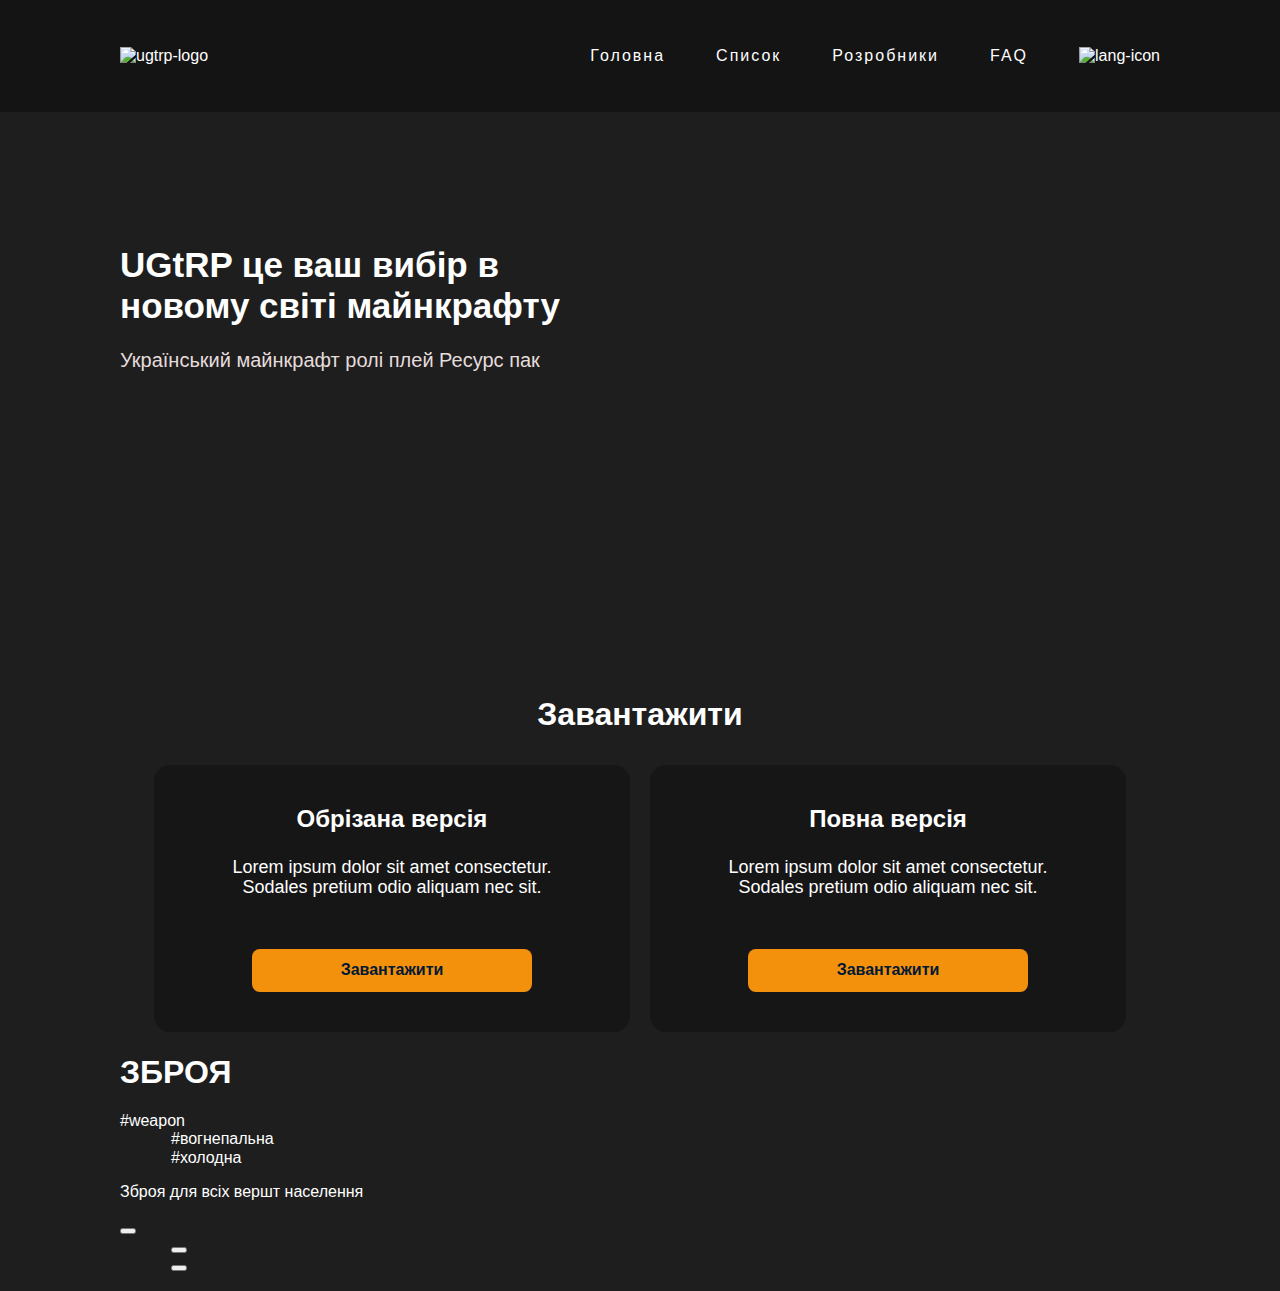
==== commit 8f1269d0: "rework" ====
--- a/index.html
+++ b/index.html
@@ -1,44 +1,34 @@
 <!DOCTYPE html>
-<html lang="en">
+<html lang="uk">
 <head>
     <meta charset="UTF-8">
     <meta name="viewport" content="width=device-width, initial-scale=1.0">
     <link rel="stylesheet" href="css/normalize.css">
     <link rel="stylesheet" href="css/style.css">
-    <link rel="stylesheet" href="css/responsive.css">
-    <link rel="stylesheet" href="https://cdn.jsdelivr.net/npm/swiper@11/swiper-bundle.min.css"
-/>
     <title>UGtRP</title>
 </head>
 <body>
     <header>
         <div class="layout_container">
-            <div class="layout_header" id="header">
-                <a href="index.html"><img src="img/logo.svg" alt="logo"></a>
-                <nav class="nav">
-                    <input id="menu__toggle" type="checkbox" />
-                    <label class="menu__btn" for="menu__toggle">
-                        <span></span>
-                    </label>
-                    <ul class="menu__box">
-                        <li class="menu__item first-item"><a href="index.html">Головна</a></li>
-                        <li class="menu__item"><a href="https://drive.google.com/file/d/1dVPTbiAqyN2O4CrRArJ0OWlYJ0MXPY4D/view?usp=sharing">Список</a></li>
-                        <li class="menu__item"><a href="index_dev.html">Розробники</a></li>
-                        <li class="menu__item"><a href="index_q&a.html">FAQ</a></li>
-                        <li class="menu__item">
-                            <div class="dropdown">
-                                <img src="img/icon-lang.png" alt="icon-lang" id="dropdownImg" class="mainmenubtn">
-                                <div class="dropdown-child">
-                                    <a href="index_en.html" class="top-a">English</a>
-                                    <a href="index.html">Deutsch</a>
-                                    <a href="">Українська</a>
-                                </div>
-                              </div>
-                        </li>
-                    </ul>
-                </nav>
-            </div> 
-           
+            <a href="index.html"><img src="img/logo.svg" alt="ugtrp-logo"></a>
+            <nav>
+                <ul class="menu__box">
+                    <li class="menu__item first-item"><a href="index.html">Головна</a></li>
+                    <li class="menu__item"><a href="https://drive.google.com/file/d/1zdY9W5ThvmqRc7vGfcb1diJbTO8XcC_K/view?usp=sharing">Список</a></li>
+                    <li class="menu__item"><a href="">Розробники</a></li>
+                    <li class="menu__item"><a href="">FAQ</a></li>
+                    <li class="menu__item">
+                        <div class="dropdown">
+                            <img src="img/lang-logo.png" alt="lang-icon" id="dropdownImg" class="mainmenubtn">
+                            <div class="dropdown-child">
+                                <a href="" class="top-a">English</a>
+                                <a href="">Deutsch</a>
+                                <a href="">Українська</a>
+                            </div>
+                          </div>
+                    </li>
+                </ul>
+            </nav>
         </div>
     </header>
     <main>
@@ -46,85 +36,29 @@
             <div class="layout_container">
                 <h1>UGtRP це ваш вибір в новому світі майнкрафту</h1>
                 <h3>Український майнкрафт ролi плей Ресурс пак</h3>
-                <a href="https://modrinth.com/resourcepack/ugtrp/versions" class="button-download">Завантажити</a>
+                <div class="list-of-icons">
+                    <a href=""><img src="img/tg-logo.png" alt=""></a>
+                    <a href=""><img src="img/ds-logo.png" alt=""></a>
+                    <a href=""><img src="img/md-logo.png" alt=""></a>
+                </div>
             </div>
             
         </div>
-        <div class="layout_container">
-            <div class="text">
-                <a href="" class="news-text">
-                    Останні новини
-                </a>
+        <div class="download-block">
+            <p>Завантажити</p>
+            <div class="vers">
+                <div class="ver">
+                    <p class="v-head">Обрізана версія</p>
+                    <p class="v-text">Lorem ipsum dolor sit amet consectetur. Sodales pretium odio aliquam nec sit.</p>
+                    <button class="btn-download"><a href="">Завантажити</a></button>
+                </div>
+                <div class="ver">
+                    <p class="v-head">Повна версія</p>
+                    <p class="v-text">Lorem ipsum dolor sit amet consectetur. Sodales pretium odio aliquam nec sit.</p>
+                    <button class="btn-download"><a href="">Завантажити</a></button>
+                </div>
             </div>
         </div>
-        <div class="container-swiper">
-            <div class="swiper mySwiper swiper-container">
-                <div class="news swiper-wrapper">
-                    <div class="swiper-slide">
-                        
-                        
-                        <a href="">
-                            <div class="news-4 news-main">
-                                <div class="news-4-top news-top-main">
-                                </div>
-                                <div class="news-4-bottom news-bottom-main">
-                                    <h3>Альфа-версія 2.3</h3>
-                                    <p>Сьогодні вийшла нова версія нашого Ресурс Паку - альфа-версія 2.3, у якій понад 250 предметів і безліч виправлень. </p>
-                                    <p class="date">18.06.24</p>
-                                </div>
-                            </div>
-                        </a>
-                    
-                    
-                    </div>
-
-                    <div class="swiper-slide">
-                                <a href="">
-                                    <div class="news-3 news-main">
-                                        <div class="news-3-top news-top-main">
-                                        </div>
-                                        <div class="news-3-bottom news-bottom-main">
-                                            <h3>Альфа-версія 2.0</h3>
-                                            <p>Сьогодні, після 3 місяців розробки і перерв, в світ виходить нова версія нашого Ресурс Паку, тож зустрічайте Альфа-версію 2.0!</p>
-                                            <p class="date">01.04.24</p>
-                                        </div>
-                                    </div>
-                                </a>
-                    </div>
-                    <div class="swiper-slide">
-                            <a href="">
-                                <div class="news-2 news-main">
-                                    <div class="news-2-top news-top-main">
-                                    </div>
-                                    <div class="news-2-bottom news-bottom-main">
-                                        <h3>24 лютого...</h3>
-                                        <p>Два роки тому в цей день РФ почала повномасштабну агресію проти Українського народу, а нашими словами - вона  </p>
-                                        <p class="date">24.02.24</p>
-                                    </div>
-                                </div>
-                            </a>
-                        
-                    </div>
-                    
-                    <div class="swiper-slide">
-                            <a href="">
-                                <div class="news-1 news-main">
-                                    <div class="news-1-top news-top-main">
-                                    </div>
-                                    <div class="news-1-bottom news-bottom-main">
-                                        <h3>Пам'ятаємо героїв Небесної Сотні</h3>
-                                        <p>В цей день 20-го лютого у 2014 році на Майдані Незалежності відкрили вогонь по протестуючим. </p>
-                                        <p class="date">20.02.24</p>
-                                    </div>
-                                </div>
-                            </a>
-                        
-                        
-                    </div>
-                </div>
-            </div>
-        </div>   
-            
         <div class="desc_block_guns">
             <div class="layout_container">
                 <div class="wrapper">
@@ -148,229 +82,6 @@
                 </div>
             </div>
         </div>
-        <div class="desc_block_furniture hide">
-            <div class="layout_container">
-                <div class="wrapper">
-                    <div class="desc-text">
-                        <h1>ДЕКОР</h1>
-                        <ul>
-                            <li>#furniture</li>
-                            <li>#декор</li>
-                            <li>#меблі</li>
-                            <li>#предмети</li>
-                        </ul>
-                        <p>Онови свій будинок по новому</p>
-                        <ul class="buttons">
-                            <li><button type="button"  class="b-notactive" id="b-1"></button></li>
-                            <li><button type="button" class="b-active" id="b-2"></button></li>
-                            <li class="third"><button type="button" class="b-notactive" id="b-3"></button></li>
-                        </ul>
-                    </div>
-                    <div class="img-furniture">
-                        <img src="img/furniture.png" alt="">
-                    </div>
-                </div>
-            </div>
-        </div>
-        <div class="desc_block_clothes hide">
-            <div class="layout_container">
-                <div class="wrapper">
-                    <div class="desc-text">
-                        <h1>ОДЯГ</h1>
-                        <ul>
-                            <li>#капелюхи</li>
-                            <li>#аксесуари</li>
-                            <li>#верхній одяг</li>
-                        </ul>
-                        <p>Одяг на любий смак й випадок</p>
-                        <ul class="buttons">
-                            <li><button type="button"  class="b-notactive" id="b-1"></button></li>
-                            <li class="second"><button type="button" class="b-notactive" id="b-2"></button></li>
-                            <li class="third"><button type="button" class="b-active" id="b-3"></button></li>
-                        </ul>
-                    </div>
-                    <div class="img-clothes">
-                        <img src="img/clothes.png" alt="">
-                    </div>
-                </div>
-            </div>
-        </div>
-        <div class="partners">
-            <div class="partners-text">
-                <button id="button-partners" aria-expanded="false" aria-controls="list">Наші партнери</button>
-            </div>
-            <div class="block-partner-1" id="list">
-                <div class="layout_grid">
-                    <div class="partner">
-                        <img src="img/p1.png" alt="">
-                        <h3>aemishki</h3>
-                        <p>Стрімер, також малює хороші скіни різним людям і контентмейкерам.</p>
-                        <div class="links">
-                            <a href="https://t.me/aemishkiCH" class="tg">
-                                Telegram
-                            </a>
-                            <a href="https://www.youtube.com/@aemishki/featured" class="yt">
-                                YouTube
-                            </a>    
-                        </div>
-                    </div>
-                    
-                    <div class="partner">
-                        <img src="img/p2.png" alt="">
-                        <h3>Danisimo</h3>
-                        <p>Ютубер-УМК діяч, його контент пов'язаний на різні теми від ліжковійн до серверів, і також редактор в телеграм каналах по новинах майнкрафту.</p>
-                        <div class="links">
-                            <a href="https://t.me/danilkriper2006" class="tg">
-                                Telegram
-                            </a>
-                            <a href="https://www.youtube.com/@danisimo.kriper.66/featured" class="yt">
-                                YouTube
-                            </a>    
-                        </div>
-                    </div>
-        
-                    <div class="partner">
-                        <img src="img/p3.png" alt="">
-                        <h3>Prilair</h3>
-                        <p>Ютубер, в нього на каналі виходять відео високої якості з анімаціями, є хорошим аніматором в Блендері по майнерафту.</p>
-                        <div class="links">
-                            <a href="https://t.me/prilair" class="tg">
-                                Telegram
-                            </a>
-                            <a href="https://www.youtube.com/@prilair/featured" class="yt">
-                                YouTube
-                            </a>    
-                        </div>
-                    </div>
-                </div>
-                <div class="layout_container">
-                    <div class="switch-block">
-                        <button class="block-1" id="block-1"></button>
-                        <button class="block-2" id="block-2"></button>
-                    </div>
-                </div>
-            </div>
-            <div class="block-partner-2">
-                <div class="layout_grid">
-                    <div class="partner">
-                        <img src="img/p4.png" alt="">
-                        <h3>kxsan</h3>
-                        <p>Редактор в телеграм каналах по майнкрафт контенту, і по новинах по ньому.</p>
-                        <div class="links">
-                            <a href="https://t.me/pandagreatua" class="tg">
-                                Telegram
-                            </a>
-                            <a href="https://www.youtube.com/@kXshan/featured" class="yt">
-                                YouTube
-                            </a>    
-                        </div>
-                    </div>
-                    
-                    <div class="partner">
-                        <img src="img/p5.png" alt="">
-                        <h3>Eyeland</h3>
-                        <p>Маленький приватний ванільний РП проєкт.</p>
-                        <div class="links">
-                            <a href="https://discord.gg/6773e8eJYh" class="ds">
-                                Discord
-                            </a>
-                        </div>
-                    </div>
-                </div>
-                <div class="layout_container">
-                    <div class="switch-block">
-                        <button class="block-1-2" id="block-1-2"></button>
-                        <button class="block-2-2" id="block-2-2"></button>
-                    </div>
-                </div>
-            </div>
-        </div>
-        
-            
     </main>
-        <footer>
-            
-                <div class="left-block-foot">
-                    <img src="img/logo.svg" alt="">
-                    <p>Copyright ©2024. All rights reserved</p>
-                </div>
-                <div class="right-block-foot">
-                    <ul>
-                        <li><a href="https://t.me/UGtRP_t"><img src="img/tg.png" alt="" class="foot-tg"></a></li>
-                        <li><a href="https://discord.com/invite/fRFYJDzcJm"><img src="img/ds.png" alt="" class="foot-ds"></a></li>
-                        <li><a href="https://modrinth.com/resourcepack/ugtrp"><img src="img/md.png" alt="" class="foot-mr"></a></li>
-                    </ul>
-                </div>
-        
-            
-        </footer>
-    <script src="js/script.js"></script>
-    <script src="https://cdn.jsdelivr.net/npm/swiper@11/swiper-bundle.min.js"></script>
-    <script>
-        let n = 0
-        if (window.innerWidth >= 1600) {
-            n=4
-            var swiper = new Swiper(".mySwiper", {
-                slidesPerView: n,
-                spaceBetween: 30,
-                freeMode: true,
-                pagination: {
-                el: ".swiper-pagination",
-                clickable: true,
-                },
-            });
-        }    
-        if (window.innerWidth < 1500) {
-            n=3
-            var swiper = new Swiper(".mySwiper", {
-                slidesPerView: n,
-                spaceBetween: 20,
-                freeMode: true,
-                pagination: {
-                el: ".swiper-pagination",
-                clickable: true,
-                },
-            });
-        }    
-
-        if (window.innerWidth <= 1400) {
-            n=3
-            var swiper = new Swiper(".mySwiper", {
-                slidesPerView: n,
-                spaceBetween: 10,
-                freeMode: true,
-                pagination: {
-                el: ".swiper-pagination",
-                clickable: true,
-                },
-            });
-        }
-        if (window.innerWidth <= 942 && window.innerWidth >= 768) {
-            n=2.5
-            var swiper = new Swiper(".mySwiper", {
-                slidesPerView: n,
-                spaceBetween: 8,
-                freeMode: true,
-                pagination: {
-                el: ".swiper-pagination",
-                clickable: true,
-                },
-            });
-        }
-        if (window.innerWidth < 768 && window.innerWidth >= 320) {
-            n=1.5
-            var swiper = new Swiper(".mySwiper", {
-                slidesPerView: n,
-                spaceBetween: 8,
-                freeMode: true,
-                pagination: {
-                el: ".swiper-pagination",
-                clickable: true,
-                },
-            });
-        }
-
-    
-      </script>
 </body>
 </html>--- a/css/style.css
+++ b/css/style.css
@@ -1,28 +1,25 @@
 :root {
     box-sizing: border-box;
-    background: #1E1E1E;
+    background: rgb(30, 30, 30);
     color: white;
     font-family: Arial, sans-serif;
 }
 
-*,
-*:after,
-*:before {
+*, ::after, ::before {
     box-sizing: inherit;
 }
 
 body {
-    margin: 0;
+    margin: 0px;
 }
 
 .layout_container {
-    /* max-width: 1360px; */
-    margin: 0 120px 0 120px;
+    margin: 0px 120px;
 }
 
 a {
     text-decoration: none;
-    color: #ffffff;
+    color: rgb(255, 255, 255);
 }
 
 ul {
@@ -30,42 +27,36 @@
 }
 
 ul, li {
-    margin: 0;
-    padding: 0;
-}
-
-nav {
-    margin: 0;
+    margin: 0px;
+    padding: 0px;
 }
 
 body::-webkit-scrollbar {
-    width: 8px;               /* width of the entire scrollbar */
-  }
-  
+    width: 8px;
+}
+
 body::-webkit-scrollbar-track {
-    background: #323232;        /* color of the tracking area */
+    background: rgb(50, 50, 50);
 }
-  
+
 body::-webkit-scrollbar-thumb {
-    background-color: #525252;    /* color of the scroll thumb */
-    border-radius: 15px;       /* roundness of the scroll thumb */  /* creates padding around scroll thumb */
+    background-color: rgb(82, 82, 82);
+    border-radius: 15px;
 }
 
 nav > ul > li > a {
     font-family: Arial, sans-serif;
     font-size: 16px;
     letter-spacing: 2px;
-    -webkit-transition: all 0.1s ease;;
-    -moz-transition: all 0.1s ease;;
-    -o-transition: all 0.1s ease;;
-    transition: all 0.1s ease;
 }
 
-nav > ul > li > a:hover {
-    color: #D1D1D1;
-    border-bottom: 2px solid #D1D1D1;
-    border-radius: 0.5px;
-    font-size: 16.4px;  
+header > .layout_container {
+    display: flex;
+    align-items: center;
+}
+
+header {
+    background-color: rgb(20, 20, 20);
 }
 
 nav > ul {
@@ -76,22 +67,17 @@
 }
 
 nav > ul > li {
-    margin-top: 47px;
     display: flex;
     float: right;
 }
 
-.layout_header {
-    display: flex;
-    align-items: center;
-}
-
-.layout_header > a > img {
+header > .layout_container > a > img {
     margin-top: 47px;
+    margin-bottom: 47px;
 }
 
 li + li {
-    margin-left : 80px;
+    margin-left: 51px;
 }
 
 nav {
@@ -99,636 +85,10 @@
     margin-left: auto;
 }
 
-
-
-h1 {
-    font-size: 35px;
-    font-weight: 900;
-    margin-top: 0;
-}
-
-.welcome-block {
-    background: url("../img/background.png") no-repeat center center fixed; 
-    background-size: cover;
-    height: 608px;
-
-}
-
-.welcome-block > .layout_container > h3 {
-    margin-top: 21px;
-    font-size: 20px;
-    font-weight: 400;
-    color: #E5DCDC;
-    margin-bottom: 64px;
-}
-.welcome-block > .layout_container {
-    padding-top: 150px;
-    max-width: 505px;
-    padding-bottom: 0;
-}
-.welcome-block-en {
-    background: url("../img/background.png") no-repeat center center fixed; 
-    background-size: cover;
-    height: 608px;
-
-}
-
-.welcome-block-en > .layout_container > h3 {
-    margin-top: 21px;
-    font-size: 20px;
-    font-weight: 400;
-    color: #E5DCDC;
-    margin-bottom: 64px;
-}
-.welcome-block-en > .layout_container {
-    padding-top: 150px;
-    max-width: 535px;
-    padding-bottom: 0;
-}
-
-.button-download {
-    padding: 16.5px 89px 16.5px 89px;
-    color: #021935;
-    background-color: #F6A127;
-    font-size: 16px;
-    font-weight: 700;
-    border-radius: 27px;
-    box-shadow: 0px 4px 10.2px #F38B11 0.6;
-    box-shadow: 0px 5px 10.2px 0px rgba(243, 139, 17, 0.4);
-    -webkit-transition: all 0.3s ease;;
-    -moz-transition: all 0.3s ease;;
-    -o-transition: all 0.3s ease;;
-    transition: all 0.3s ease;
-}
-
-.button-download-en {
-    padding: 16.5px 78.5px 16.5px 78.5px;
-    color: #021935;
-    background-color: #F6A127;
-    font-size: 16px;
-    font-weight: 700;
-    border-radius: 27px;
-    box-shadow: 0px 4px 10.2px #F38B11 0.6;
-    box-shadow: 0px 5px 10.2px 0px rgba(243, 139, 17, 0.9);
-}
-
-.welcome-block > .layout_container > a:hover {
-    background-color: #F4910C;
-    
-}
-.welcome-block-en > .layout_container > a:hover {
-    background-color: #F4910C;
-    
-}
-
-.news {
-    margin-top: 28px;
-}
-
-.grid {
-    display: flex;
-    flex-wrap: wrap;
-    margin-left: -15px;
-    margin-right: -15px;
-    padding: 0;
-}
-
-.item {
-    width: 24%;
-    margin-bottom: 15px;
-    margin-left: 40px;
-    overflow:hidden;
-    
-}
-
-.item-1 {
-    margin-left: 15px;
-    /* padding-left: 15px; */
-
-}
-
-.news-top-main {
-    height: 205px;
-    background-size: cover;
-    background-position: center;
-    border-radius: 48px 48px 0 0;
-    -moz-transition: all 1s ease-out;
-    -o-transition: all 1s ease-out;
-    -webkit-transition: all 1s ease-out;
-    position: relative;
-}
-.news-top-main:hover {
-    -webkit-transform: scale(1.05);
-    -moz-transform: scale(1.05);
-    -o-transform: scale(1.05);
-    border-radius: 88px 88px 0 0;
-}
-
-.news-bottom-main {
-    padding: 22px 20px 19px 20px;
-    background-color: #161616;
-    border-radius: 0 0 20px 20px;
-}
-
-.news-bottom-main > h3 {
-    font-size: 20px;
-    font-weight: 700;
-    margin: 0;
-}
-
-.news-bottom-main > p {
-    font-size: 17px;
-    margin-top: 16px;
-    margin-bottom: 38px;
-    line-height: 137.2%;
-}
-
-.news-bottom-main > .date {
-    margin: 0;
-    color: #969696;
-    font-size: 15px;
-    font-style: italic;
-}
-
-
-.news-1-top {
-    background-image: url("../img/news-1.png");  
-}
-
-.news-2-top {
-    background-image: url("../img/news-2.png"); 
-}
-.news-3-top {
-    background-image: url("../img/news-3.png"); 
-}
-.news-4-top {
-    background-image: url("../img/news-4.png"); 
-}
-
-/* 
-.item:hover {
-    color: #161616;
-    opacity: 80%;
-} */
-
-.news-text:hover {
-    border-bottom: 2px solid #ffff;
-    border-radius: 0.5px;  
-    display: inline;
-}
-.news-text {
-    font-size: 24px;
-    font-weight: 700;
-    
-}
-.text {
-    margin-top: 49px;
-    
-}
-
-.desc_block_guns {
-    background: rgb(247,171,40);
-    background: linear-gradient(-76deg, rgba(247,171,40,1) 0%, rgba(233,95,42,1) 57%100%);
-    margin-top: 67px;
-    height: 410px;
-    width: 100%;
-
-}
-.desc_block_furniture {
-    background: rgb(247,171,40);
-    background: linear-gradient(-76deg, rgba(247,171,40,1) 0%, rgba(233,95,42,1) 57%100%);
-    margin-top: 67px;
-    height: 410px;
-    width: 100%;
-
-}
-.desc_block_clothes {
-    background: rgb(247,171,40);
-    background: linear-gradient(-76deg, rgba(247,171,40,1) 0%, rgba(233,95,42,1) 57%100%);
-    margin-top: 67px;
-    height: 410px;
-    width: 100%;
-
-}
-
-
-.desc_block_guns > .layout_container > .wrapper > .desc-text > ul {
-    display: flex;
-}
-
-.desc_block_guns > .layout_container > .wrapper > .desc-text > ul > li + li {
-    margin-left : 22px;
-}
-
-.desc_block_guns > .layout_container > .wrapper > .desc-text > ul > li {
-    font-size: 14px;
-    color: #F5F5F5;
-    letter-spacing: 2%;
-    margin: 0;
-    margin-top: 11px;
-    
-}
-
-.desc_block_guns > .layout_container > .wrapper > .desc-text > h1 {
-    font-weight: 700;
-    margin-bottom: 0;
-    padding-top: 58px;
-}
-
-.desc_block_guns > .layout_container > .wrapper > .desc-text > p {
-    font-size: 18px;
-    margin-top: 55px;
-    margin-bottom: 0;
-}
-
-.desc_block_guns > .layout_container > .wrapper > .desc-text > .buttons {
-    margin-top: 147px;
-    padding-bottom: 50px;
-}
-
-.desc_block_guns > .layout_container > .wrapper > .desc-text >.buttons > li > button {
-    background: #D74C16;
-    border-radius: 7px;
-    width: 140px;
-    height:12px;
-    border: none;
-    cursor: pointer;
-}
-
-
-.desc_block_guns > .layout_container > .wrapper > .desc-text > .buttons > li > .b-active {
-    background-color: #AF3100;
-}
-
-.desc_block_guns > .layout_container > .wrapper > .desc-text > .buttons > li + li {
-    margin-left : 8px;
-}
-
-/* ////////// */
-.desc_block_furniture > .layout_container > .wrapper > .desc-text > ul {
-    display: flex;
-}
-
-.desc_block_furniture > .layout_container > .wrapper > .desc-text > ul > li + li {
-    margin-left : 22px;
-}
-
-.desc_block_furniture > .layout_container > .wrapper > .desc-text > ul > li {
-    font-size: 14px;
-    color: #F5F5F5;
-    letter-spacing: 2%;
-    margin: 0;
-    margin-top: 11px;
-    
-}
-
-.desc_block_furniture > .layout_container > .wrapper > .desc-text > h1 {
-    font-weight: 700;
-    margin-bottom: 0;
-    padding-top: 58px;
-}
-
-.desc_block_furniture > .layout_container > .wrapper > .desc-text > p {
-    font-size: 18px;
-    margin-top: 55px;
-    margin-bottom: 0;
-}
-
-.desc_block_furniture > .layout_container > .wrapper > .desc-text > .buttons {
-    margin-top: 147px;
-    padding-bottom: 50px;
-}
-
-.desc_block_furniture > .layout_container > .wrapper > .desc-text >.buttons > li > button {
-    background: #D74C16;
-    border-radius: 7px;
-    width: 140px;
-    height:12px;
-    border: none;
-    cursor: pointer;
-}
-
-.desc_block_furniture > .layout_container > .wrapper > .desc-text > .buttons > li > .b-active {
-    background-color: #AF3100;
-}
-
-.desc_block_furniture > .layout_container > .wrapper > .desc-text > .buttons > li + li {
-    margin-left : 8px;
-}
-/* ////////////////////////// */
-
-.desc_block_clothes > .layout_container > .wrapper > .desc-text > ul {
-    display: flex;
-}
-
-.desc_block_clothes > .layout_container > .wrapper > .desc-text > ul > li + li {
-    margin-left : 22px;
-}
-
-.desc_block_clothes > .layout_container > .wrapper > .desc-text > ul > li {
-    font-size: 14px;
-    color: #F5F5F5;
-    letter-spacing: 2%;
-    margin: 0;
-    margin-top: 11px;
-    
-}
-
-.desc_block_clothes > .layout_container > .wrapper > .desc-text > h1 {
-    font-weight: 700;
-    margin-bottom: 0;
-    padding-top: 58px;
-}
-
-.desc_block_clothes > .layout_container > .wrapper > .desc-text > p {
-    font-size: 18px;
-    margin-top: 55px;
-    margin-bottom: 0;
-}
-
-.desc_block_clothes > .layout_container > .wrapper > .desc-text > .buttons {
-    margin-top: 147px;
-    padding-bottom: 50px;
-}
-
-.desc_block_clothes > .layout_container > .wrapper > .desc-text >.buttons > li > button {
-    background: #D74C16;
-    border-radius: 7px;
-    width: 140px;
-    height:12px;
-    border: none;
-    cursor: pointer;
-}
-
-
-.desc_block_clothes > .layout_container > .wrapper > .desc-text > .buttons > li > .b-active {
-    background-color: #AF3100;
-}
-
-.desc_block_clothes > .layout_container > .wrapper > .desc-text > .buttons > li + li {
-    margin-left : 8px;
-}
-
-
-
-
-.wrapper {
-    display: grid;
-    grid-template-columns: 1fr 1fr;
-}
-
-.img-guns {
-    margin-top: -130px;
-    margin-left: auto;
-    margin-right: -30px;
-
-}
-.img-furniture {
-    margin-top: -10px;
-    margin-left: auto;
-    margin-right: 30px;
-
-}
-
-.img-clothes {
-    margin-left: auto;
-    margin-right: 30px;
-    margin-top: 8px;
-    
-}
-/* .img-guns > img{
-    max-width: 721px;
-    min-width: 508.02px;
-    /* width: 100%; */
-/* }
-.img-furniture > img{
-    max-width: 620px;
-    width: 100%;
-}
-
-.img-clothes > img{
-    max-width: 617px;
-    width: 100%;
-} */ 
-
-.hide {
-    display: none;
-}
-
-.partners-text > button{
-    margin-top: 60px;
-    font-size: 28px;
-    font-weight: 700;
-    background: none;
-    border: none;
-    padding: 0;
-    cursor: pointer;
-    outline: inherit;
-    color: #fff;
-}
-
-.partners-text {
-    text-align: center;
-}
-
-#button-partners:after {
-    content: "";
-    display: block;
-    background: url('../img/arrow-down.png') no-repeat;
-    width: 52px;
-    height: 52px;
-    float: right;
-    margin-left: 1px;
-    margin-top: -10px;
-    transition: transform 0.2s ease-out;
-}
-
-#button-partners.rotated:after {
-    transform: rotate(180deg);
-    margin-top: -10px;
-}
-
-
-
-.partner {
-    border: 7px #161616 solid;
-    border-radius: 38px;
-    padding: 28px 54px 19px 54px;
-    max-width: 359px;
-    max-height: auto;
-    display: flex;
-    flex-direction: column;
-    justify-content: space-between;
-    margin-top: 31px;
-}
-
-.layout_grid {
-    display: grid;
-    grid-template-columns: 1fr 1fr 1fr;
-    justify-items: center;    
-    grid-gap: 32px;
-}
-
-.partners {
-    max-width: 1141px;
-    margin-left: auto;
-    margin-right: auto;
-}
-
-.partner > h3 {
-    text-transform: uppercase;
-    font-size: 20px;
-    font-weight: 700;
-    text-align: center;
-    margin-top: 39px;
-    margin-bottom: 0px;
-}
-
-.partner > p {
-    font-size: 16px;
-    font-weight: 400;
-    line-height: 129.6%;
-    text-align: center;
-    margin-top: 19px;
-}
-
-.partner > img {
-    display: block;
-    margin-left: auto;
-    margin-right: auto;
-    margin-top: 0;
-    margin-bottom: 0;
-}
-
-.links  {
-    display: flex;
-    flex-flow: row nowrap;
-    justify-content: center;
-    margin-top: 5px;
-}
-
-.links > a+a {
-    margin-left : 16px;
-    
-}
-
-.links > a {
-    text-align: center;
-}
-
-.yt:before{
-    content: "";
-    display: block;
-    background: url('../img/icon-yt.png') no-repeat;
-    width: 25px;
-    height: 25px;
-    float: left;
-    margin-top: -2px;
-}
-.tg:before{
-    content: "";
-    display: block;
-    background: url('../img/icon-tg.png') no-repeat;
-    width: 25px;
-    height: 25px;
-    float: left;
-}
-
-.ds:before{
-    content: "";
-    display: block;
-    background: url('../img/icon-ds.png') no-repeat;
-    width: 25px;
-    height: 25px;
-    float: left;
-    margin-top: -2px;
-}
-
-.switch-block > button {
-    width: 133px;
-    height: 7px;
-    background-color: #AFAFAF;
-    border: none;
-    border-radius: 7px;
-    cursor: pointer;
-    -webkit-transition: all 0.4s ease;;
-    -moz-transition: all 0.4s ease;;
-    -o-transition: all 0.4s ease;;
-    transition: all 0.4s ease;
-}
-.switch-block > button:hover {
-    
-    background-color: #AFAFAF;
-
-}
-.switch-block  {
-    margin-top: 33px;
-    display: flex;
-    justify-content: center;
-    align-items: center;
-}
-
-.switch-block > .block-2 {
-    margin-left: 11px;
-    background-color: #575757;
-}
-
-.switch-block > .block-1-2 {
-    margin-right: 11px;
-    background-color: #575757;
-}
-
-footer {
-    margin-top: 54px;
-    background-color: #222222;
-    display: grid;
-    grid-template-columns: 1fr 1fr;
-    padding: 0 120px 0 120px;
-    align-content: center;
-    align-items: center;
-}
-
-.right-block-foot > ul {
-    display: flex;
-    flex-flow: row nowrap;
-    align-items: center; 
-    justify-content: center;
-}
-
-.right-block-foot > ul > li+li{
-    margin-left: 22px;
-}
-.right-block-foot {
-    margin-left: auto;
-    margin-right: 0;
-    margin-top: 20px;
-
-}
-.left-block-foot > img {
-    padding-top: 39px;
-}
-.left-block-foot > p {
-    font-size: 14px;
-    padding-bottom: 18px;
-}
-
-nav > ul > li > button {
-    border:none;
-    background: none;
-}
-
-.mainmenubtn {
-    border: none;
-    cursor: pointer;
-}
-.dropdown {
-    position: relative;
-    display: inline-block;
-}
 .dropdown-child {
     display: none;
     position: absolute;
-    background-color: #222222;
+    background-color: rgb(34, 34, 34);
     padding: 11px 18px;
     max-width: 132px;
     z-index: 1;
@@ -736,384 +96,92 @@
     left: -75px;
     text-align: center;
 }
+
 .dropdown-child > a {
-    color: #ffffff;
+    color: rgb(255, 255, 255);
     margin-top: 9px;
     text-decoration: none;
     display: block;
     text-align: center;
 }
-.dropdown-child > a:hover {
-    color: #969696;
 
-}
-.dropdown:hover .dropdown-child {
-    display: block;
-    
+.welcome-block {
+    background-image: url("../img/bg-welcome.png");
+    height: 538px;
+    background-size: cover;
 }
 
-
-
-
-.dropdown-child > .top-a {
-    margin-top: 0;
+.welcome-block > .layout_container > h1 {
+    padding-top: 143px;
+    font-size: 35px;
+    font-weight: 900;
+    max-width: 505px;
+    margin-top: -10px;
 }
 
-/* body > header > .layout_container > .layout_header{
-    position: sticky;
-    top: 0;
-    z-index: 99;
-} */
-
-header {
-    position: sticky;
-    top: 0;
-    z-index: 99;
-    background-color: #141414;
-    padding-bottom: 35px;
+.welcome-block > .layout_container > h3 {
+    font-size: 20px;
+    font-weight: 400;
+    color: rgb(229, 220, 220);
+    max-width: 505px;
+    margin-top: 21px;
 }
 
-/* .error {
-    font-size: 100px;
-    text-align: center;
-    margin-left: auto;
-    margin-right: auto;
-    justify-content: center;
-     */
-
-.layout_container > h4 {
-    font-size: 100px;
-    text-align: center;
-
-}
-#b-1:hover {
-    background-color: #AF3100;
+.list-of-icons {
+    display: flex;
+    align-items: center;
+    gap: 31px;
+    margin-top: 53px;
 }
 
-#b-2:hover {
-    background-color: #AF3100;
-}
-#b-3:hover {
-    background-color: #AF3100;
+.download-block > p {
+    font-size: 32px;
+    font-weight: 700;
+    text-align: center;
+    margin-top: 56px;
 }
 
-
-.none {
-    display: none;
+.ver {
+    width: 476px;
+    height: 267px;
+    background-color: rgb(22, 22, 22);
+    border-radius: 16px;
+    display: flex;
+    align-items: center;
+    flex-direction: column;
 }
 
-.layout_grid {
-    transition: 0.5s;
+.vers {
+    display: flex;
+    align-items: center;
+    gap: 20px;
+    justify-content: center;
 }
 
-
-
-.container-swiper > .swiper > .swiper-wrapper > .swiper-slide {
-    min-width: 359px;
-
-  }
-
-
-
-.swiper-wrapper{
-    display: grid;
-    grid-template-rows: 1fr 1fr 1fr;
-    grid-template-columns: 1fr;
-    grid-gap: 10px;
-    cursor: grabbing;
-  }
-
-.container-swiper {
-    margin-left: 120px;
-    margin-top: 28px;
+.v-head {
+    font-size: 24px;
+    font-weight: 700;
+    text-align: center;
+    margin-top: 40px;
 }
 
-.news-main {
-   
-    overflow: hidden;
-    max-height: 450px;
+.v-text {
+    font-size: 18px;
+    text-align: center;
+    padding: 0px 74px;
+    margin: 0px;
 }
 
-
-.block-partner-1, .block-partner-2 {
-    max-height: 0;
-    overflow: hidden;
-    transition: max-height 0.5s ease-out;
+.btn-download {
+    border: 0px;
+    background-color: rgb(244, 145, 12);
+    padding: 12px 89px;
+    border-radius: 8px;
+    margin-top: 51px;
 }
 
-.block-partner-1.show, .block-partner-2.show {
-    max-height: 1000px; /* Adjust this value according to the content's maximum height */
-    display: block;
+.btn-download > a {
+    color: rgb(2, 25, 53);
+    font-size: 16px;
+    font-weight: 700;
 }
-
-.switch-block button {
-    cursor: pointer;
-}
-
-
-
-#b-1, #b-2, #b-3 {
-    -webkit-transition: all 0.4s ease;;
-    -moz-transition: all 0.4s ease;;
-    -o-transition: all 0.4s ease;;
-    transition: all 0.4s ease;
-}
-
-.foot-tg:hover, .foot-ds:hover, .foot-mr:hover {
-    filter: brightness(70%);
-}
-.foot-tg, .foot-ds, .foot-mr {
-    -webkit-transition: all 0.6s ease;;
-    -moz-transition: all 0.6s ease;;
-    -o-transition: all 0.6s ease;;
-    transition: all 0.6s ease;
-}
-
-
-nav >label {
-    display: none;
-}
-nav >input {
-    display: none;
-}
-
-/* ...... */
-.accordion-i {
-    display: block;
-    margin-top: 33px;
-    cursor: pointer;
-    width: 100%;
-}
-
-.accordion-t {
-    padding: 15px 32px 15px 32px;
-    background-color: #2C2C2C;
-    margin-top: -29px;
-    border-radius: 0 0 30px 30px;
-    max-height: 0;
-    overflow: hidden;
-    transition: max-height 0.4s ease-out, padding 0.4s ease-out;
-}
-.accordion-t > p {
-    font-size: 17px;
-    
-}
-
-.qa-hide {
-    max-height: 0;
-    padding: 15px 32px 15px 32px;
-}
-
-.qa-show {
-    max-height: 500px; /* adjust according to your content height */
-    padding: 15px 32px 15px 32px;
-}
-
-.accordion-above {
-    background-color: #2C2C2C;
-    border-radius: 57px;
-    max-width: 983px;
-    width: 100%;
-    /* padding: 20px 20px 20px 20px; */
-    display: flex;
-    flex-flow: row nowrap;
-    align-items: center;
-    transition: transform 0.5s ease-out;
-}
-
-.accordion-above > p {
-    margin-left: 32px;
-    font-size: 18px;
-    margin-top: 25px;
-}
-
-.accordion-above > img {
-    margin-left: auto;
-    margin-right: 18px;
-    transition: transform 0.2s ease-out;
-}
-
-.rotate-180 {
-    transform: rotate(180deg);
-}
-
-.qa-text {
-    font-size: 49px;
-    font-weight: 900;
-    margin-top: 94px;
-    text-align: center;
-    margin-bottom: 5px;
-}
-
-ol {
-    display: flex;
-    flex-direction: column;
-    align-items: center;
-    margin: 0 auto;
-    max-width: 983px;
-    width: 100%;
-    padding: 0;
-}
-
-ol > li {
-    width: 100%;
-    margin-left: 0;
-}
-
-.foot-qa {
-    margin-top: 150px;
-}
-
-.dev {
-    font-size: 30px;
-    text-align: center;
-    font-family: Arial, sans-serif;
-    font-weight: 700;
-    display: table;
-    margin: 0 auto;
-    padding-top: 135px;
-    padding-bottom: 69px;
-}
-
-.developers {
-    max-width: 1360px;
-    margin-left: auto;
-    margin-right: auto;
-    display: block;
-}
-
-.dev-i {
-    background-color: #252525;
-    width: 409px; 
-    height: 530px;
-    border-radius: 45px;
-    margin-left: 66px;
-    position: relative;
-}
-
-.dev-i > img {
-    margin-top: 37px;
-    display: block;
-    margin-left: auto;
-    margin-right: auto;
-}
-
-hr {
-    width: 176px;
-    height: 1px;
-    border-radius: 9px;
-    background-color: rgba(255,255,255,0.76);
-}
-
-.developers {
-    display: grid;
-    grid-template-columns: 1fr 1fr 1fr;
-    justify-items: center;
-}
-
-.nick {
-    font-size: 23px;
-    font-weight: 700;
-    text-align: center;
-    margin-top: 22px;
-}
-
-.developers article:first-child {
-    margin-left: 0;
-}
-/* .developers article:last-child {
-    margin-left: 100px;
-} */
-
-.dev-desc {
-    margin-top: 27px;
-    line-height: 1.5;
-    max-width: 316px;
-    text-align: center;
-    margin-left: auto;
-    margin-right: auto;
-}
-
-
-.links-dev {
-   margin-top: 45px;
-}
-.links-dev1 {
-   margin-top: 64px;
-}
-
-
-
-
-.helpers {
-    max-width: 884px;
-    margin-left: auto;
-    margin-right: auto;
-    display: block;
-}
-
-.help-i {
-    background-color: #252525;
-    width: 409px; 
-    height: 530px;
-    border-radius: 45px;
-    margin-left: 66px;
-    position: relative;
-}
-
-.help-i > img {
-    margin-top: 37px;
-    display: block;
-    margin-left: auto;
-    margin-right: auto;
-}
-
-hr {
-    width: 176px;
-    height: 1px;
-    border-radius: 9px;
-    background-color: rgba(255,255,255,0.76);
-}
-
-.helpers {
-    display: grid;
-    grid-template-columns: 1fr 1fr;
-    justify-items: center;
-    margin-top: 0;
-}
-
-.nick {
-    font-size: 23px;
-    font-weight: 700;
-    text-align: center;
-    margin-top: 22px;
-}
-
-.helpers article:first-child {
-    margin-left: 0;
-}
-
-
-.help-desc {
-    margin-top: 27px;
-    line-height: 1.5;
-    max-width: 316px;
-    text-align: center;
-    margin-left: auto;
-    margin-right: auto;
-}
-
-
-
-
-
-.help {
-    font-size: 30px;
-    text-align: center;
-    font-family: Arial, sans-serif;
-    font-weight: 700;
-    display: table;
-    margin: 0 auto;
-    padding-top: 135px;
-    padding-bottom: 44px;
-}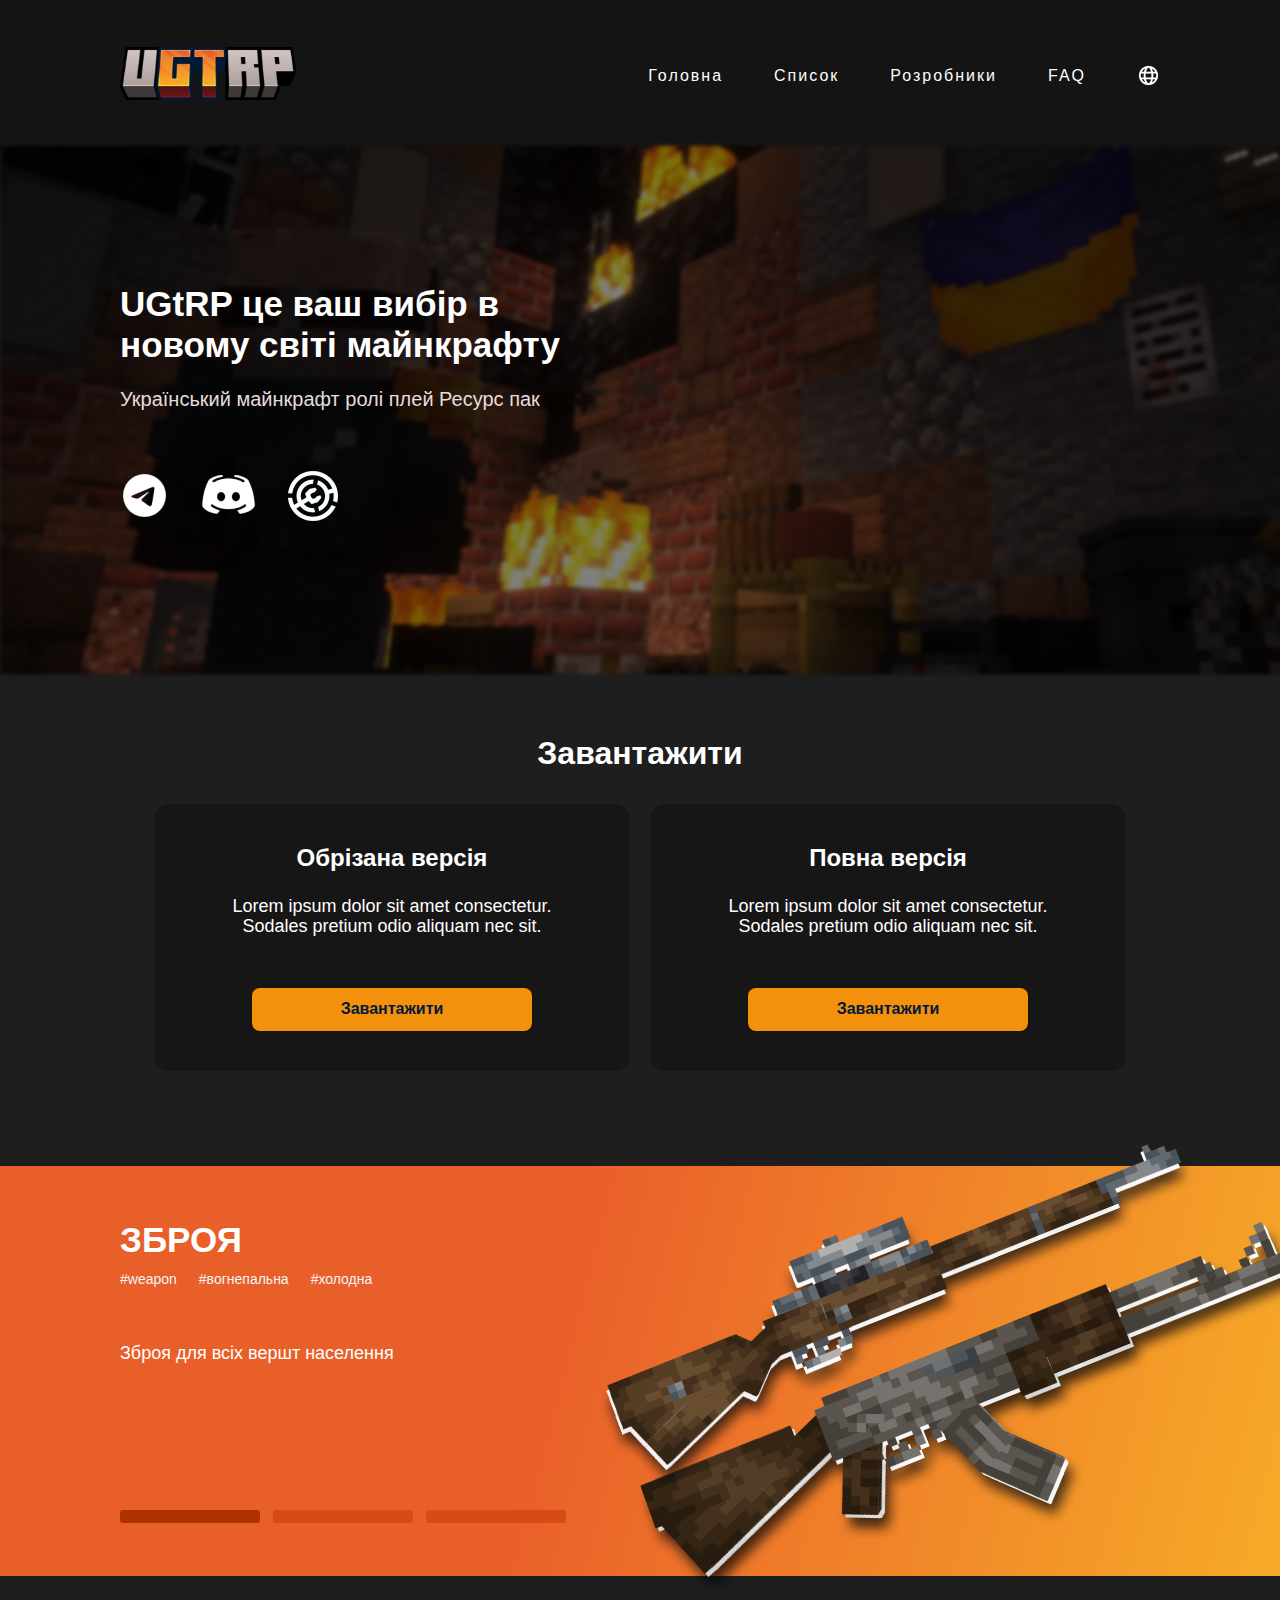
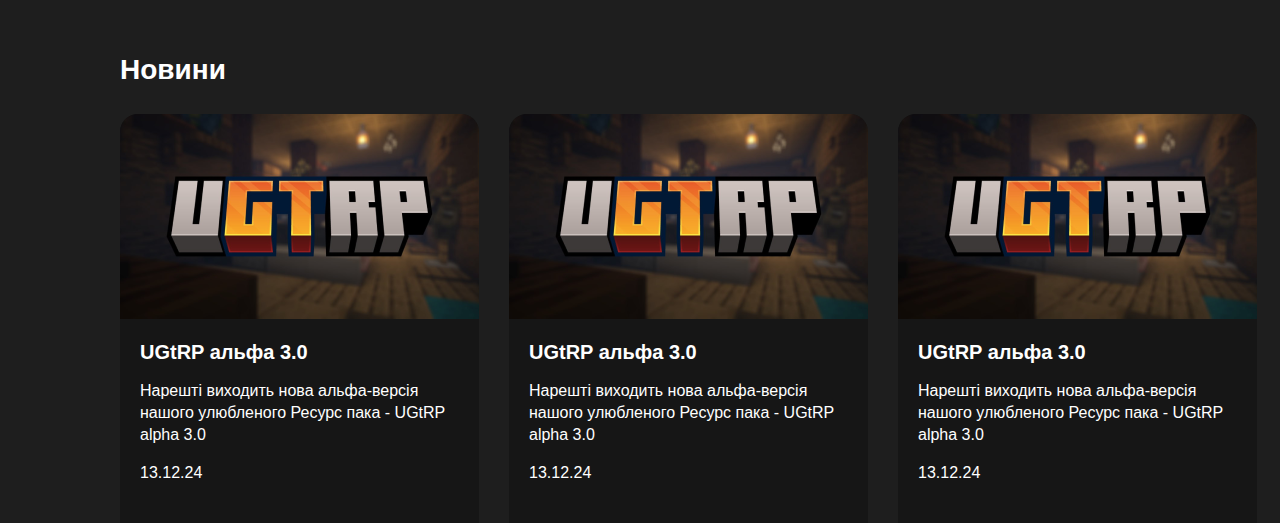
==== commit d3779e6a: "update-main-page" ====
--- a/index.html
+++ b/index.html
@@ -59,9 +59,9 @@
                 </div>
             </div>
         </div>
-        <div class="desc_block_guns">
+        <div class="desc">
             <div class="layout_container">
-                <div class="wrapper">
+                <div class="wrapper desc-guns">
                     <div class="desc-text">
                         <h1>ЗБРОЯ</h1>
                         <ul>
@@ -73,15 +73,107 @@
                         <ul class="buttons">
                             <li><button type="button" class="b-active" id="b-1"></button></li>
                             <li><button type="button" class="b-notactive" id="b-2"></button></li>
-                            <li class="third"><button type="button" class="b-notactive" id="b-3"></button></li>
+                            <li><button type="button" class="b-notactive" id="b-3"></button></li>
                         </ul>
                     </div>
                     <div class="img-guns">
-                        <img src="img/guns.png" alt="">
+                        <img src="img/guns-img.png" alt="">
                     </div>
                 </div>
             </div>
         </div>
+        <div class="news-block">
+            <div class="layout_container">
+                <a href="" class="text-news">Новини</a>
+                <div class="slider-wrap">
+                    <div class="slider">
+                        <div class="slider-inner">
+                            <div class="item">
+                                <a href="">
+                                    <div class="news-main">
+                                        <div class="news-top">
+                                        </div>
+                                        <div class="news-bottom">
+                                            <h3>UGtRP альфа 3.0</h3>
+                                            <p>Нарешті виходить нова альфа-версія нашого улюбленого Ресурс пака - UGtRP alpha 3.0</p>
+                                            <p class="date">13.12.24</p>
+                                        </div>
+                                    </div>
+                                </a>
+                            </div>
+                            <div class="item">
+                                <a href="">
+                                    <div class="news-main">
+                                        <div class="news-top">
+                                        </div>
+                                        <div class="news-bottom">
+                                            <h3>UGtRP альфа 3.0</h3>
+                                            <p>Нарешті виходить нова альфа-версія нашого улюбленого Ресурс пака - UGtRP alpha 3.0</p>
+                                            <p class="date">13.12.24</p>
+                                        </div>
+                                    </div>
+                                </a>
+                            </div>
+                            <div class="item">
+                                <a href="">
+                                    <div class="news-main">
+                                        <div class="news-top">
+                                        </div>
+                                        <div class="news-bottom">
+                                            <h3>UGtRP альфа 3.0</h3>
+                                            <p>Нарешті виходить нова альфа-версія нашого улюбленого Ресурс пака - UGtRP alpha 3.0</p>
+                                            <p class="date">13.12.24</p>
+                                        </div>
+                                    </div>
+                                </a>
+                            </div>
+                            <div class="item">
+                                <h3>Item Four</h3>
+                            </div>  
+                            <div class="item">
+                                <h3>Item Four</h3>
+                            </div>  
+                            <div class="item">
+                                <h3>Item Four</h3>
+                            </div>  
+                            <div class="item">
+                                <h3>Item Four</h3>
+                            </div>  
+                            <div class="item">
+                                <h3>Item Four</h3>
+                            </div>  
+                            <div class="item">
+                                <h3>Item Four</h3>
+                            </div>  
+                            <div class="item">
+                                <h3>Item Four</h3>
+                            </div>  
+                            <div class="item">
+                                <h3>Item Four</h3>
+                            </div>  
+                            <div class="item">
+                                <h3>Item Four</h3>
+                            </div>  
+                            <div class="item">
+                                <h3>Item Four</h3>
+                            </div>  
+                            <div class="item">
+                                <h3>Item Four</h3>
+                            </div>  
+                            <div class="item">
+                                <h3>Item Four</h3>
+                            </div>  
+                            <div class="item">
+                                <h3>Item Four</h3>
+                            </div>  
+                            <div class="item">
+                                <h3>Item Four</h3>
+                            </div>  
+                        </div>
+                    </div>
+            </div>
+        </div>
     </main>
+    <script src="js/script.js"></script>
 </body>
 </html>--- a/css/style.css
+++ b/css/style.css
@@ -48,6 +48,27 @@
     font-family: Arial, sans-serif;
     font-size: 16px;
     letter-spacing: 2px;
+    position: relative; 
+    transition: font-size 0.3s ease, color 0.3s ease;
+}
+
+nav > ul > li >a::after {
+    content: '';
+    position: absolute;
+    left: 0;
+    bottom: -3px; 
+    width: 0;
+    height: 1px;
+    background-color: #ffffff;
+    transition: width 0.3s ease; 
+}
+
+nav > ul > li > a:hover {
+    font-size: 17px; 
+}
+
+nav > ul > li > a:hover::after {
+    width: 100%; 
 }
 
 header > .layout_container {
@@ -83,6 +104,10 @@
 nav {
     margin-right: 0px;
     margin-left: auto;
+}
+
+.mainmenubtn {
+    margin-top: 4px;
 }
 
 .dropdown-child {
@@ -134,6 +159,14 @@
     margin-top: 53px;
 }
 
+.list-of-icons > a > img {
+    transition: transform 0.3s ease, color 0.3s ease;
+}
+
+.list-of-icons > a > img:hover {
+    transform: scale(1.08);
+}
+
 .download-block > p {
     font-size: 32px;
     font-weight: 700;
@@ -178,6 +211,13 @@
     padding: 12px 89px;
     border-radius: 8px;
     margin-top: 51px;
+    cursor: pointer;
+    transition: color 0.5s ease;
+}
+.btn-download:hover {
+
+    background-color: #FF9303;
+
 }
 
 .btn-download > a {
@@ -185,3 +225,199 @@
     font-size: 16px;
     font-weight: 700;
 }
+
+.desc {
+    background: linear-gradient(-76deg, rgba(247,171,40,1) 0%, rgba(233,95,42,1) 57%100%);
+    height: 410px;
+    margin-top: 95px;
+}
+
+.desc-text > h1 {
+    font-size: 35px;
+    font-weight: 700;
+    padding-bottom: 11px;
+    padding-top: 54px;
+    margin: 0
+}
+
+.desc-text > ul {
+    display: flex;
+    gap: 22px;
+}
+
+.desc-text > ul > li {
+    margin: 0;
+    font-size: 14px;
+    color: #F5F5F5;
+}
+
+.desc-text > p {
+    font-size: 18px;
+    margin-top: 55px;
+} 
+
+.buttons > li > button {
+    background-color: #D74C16;
+    cursor: pointer;
+    width: 140px;
+    height: 13px;
+    border-radius: 3px;
+    border: none;
+    padding: 0;
+}
+
+.buttons {
+    margin-top: 147px;
+}
+
+.buttons > li+li {
+    margin-left : -9px;
+}
+
+.wrapper {
+    display: grid;
+    grid-template-columns: 1fr 1fr;
+}
+
+.img-guns {
+    margin-top: -100px;
+    margin-left: auto;
+    margin-right: 20px;
+
+}
+
+.buttons > li > .b-active {
+    background-color: #AF3100;
+}
+
+.buttons > li > .b-notactive {
+    background-color: #D74C16;
+}
+.buttons > li > .b-notactive:hover {
+    background-color: #A7370C;
+}
+
+/* .slider {
+    position: absolute;
+    width: 80%;
+    height: 409px;
+    overflow: hidden;
+}
+
+.slider-inner {
+    position: absolute;
+    top: 0;
+    left: 0;
+    height: 100%;
+    width: 200%;
+    display: grid;
+    grid-template-columns: repeat(7, 1fr);
+    gap: 30px;
+    pointer-events: none;
+    transition: 0s ease-in;
+}
+
+.slide {
+    height: 100%;
+    background-color: antiquewhite;
+    padding:3rem;
+} */
+
+
+.slider-wrap {
+    position: absolute;
+    width: 90%;
+    height: 409px;
+    cursor: grab;
+    margin-top: 28px;
+}
+  
+.slider {
+    position: absolute;
+    top: 0;
+    left: 0;
+    height: 100%;
+    width: 100%;
+    overflow: scroll;
+}
+  
+.slider-inner {
+    position: absolute;
+    display: flex;
+    justify-content: space-around;
+    top: 0;
+    left: 0;
+    width: auto;
+    height: 100%;
+    gap: 30px;
+}
+  
+.item {
+    width: 359px;
+    height: 409px;
+    border-radius: 18px 18px 0 0;
+    background-color: #161616;
+}
+
+.progress-bar {
+    position: absolute;
+    bottom: -20px;
+    left: 0;
+    height: 5px;
+    width: 100%;
+    border: 1px solid black;
+    border-radius: 10px;
+}
+  
+.prog-bar-inner {
+    position: absolute;
+    top: 0;
+    left: 0;
+    width: 0%;
+    height: 100%;
+    background-color: rgb(62, 62, 62);
+}
+  
+
+.slider::-webkit-scrollbar {
+    display: none;
+}
+  
+
+.slider {
+    -ms-overflow-style: none; 
+    scrollbar-width: none; 
+}
+
+.news-block {
+    margin-top: 78px;
+}
+
+.text-news {
+    font-size: 28px;
+    font-weight: 700;
+}
+
+.news-top {
+    height: 205px;
+    background-size: cover;
+    background-position: center;
+    background-image: url('../img/news-img/news-4.png');
+}
+
+.news-bottom {
+    padding: 22px 20px 19px 20px;
+}
+
+.news-bottom > h3 {
+    font-size: 20px;
+    font-weight: 700;
+    padding: 0;
+    margin: 0;
+}
+
+.news-bottom > p {
+    font-size: 16px;
+    font-weight: 400;
+    line-height: 137.2%;
+}